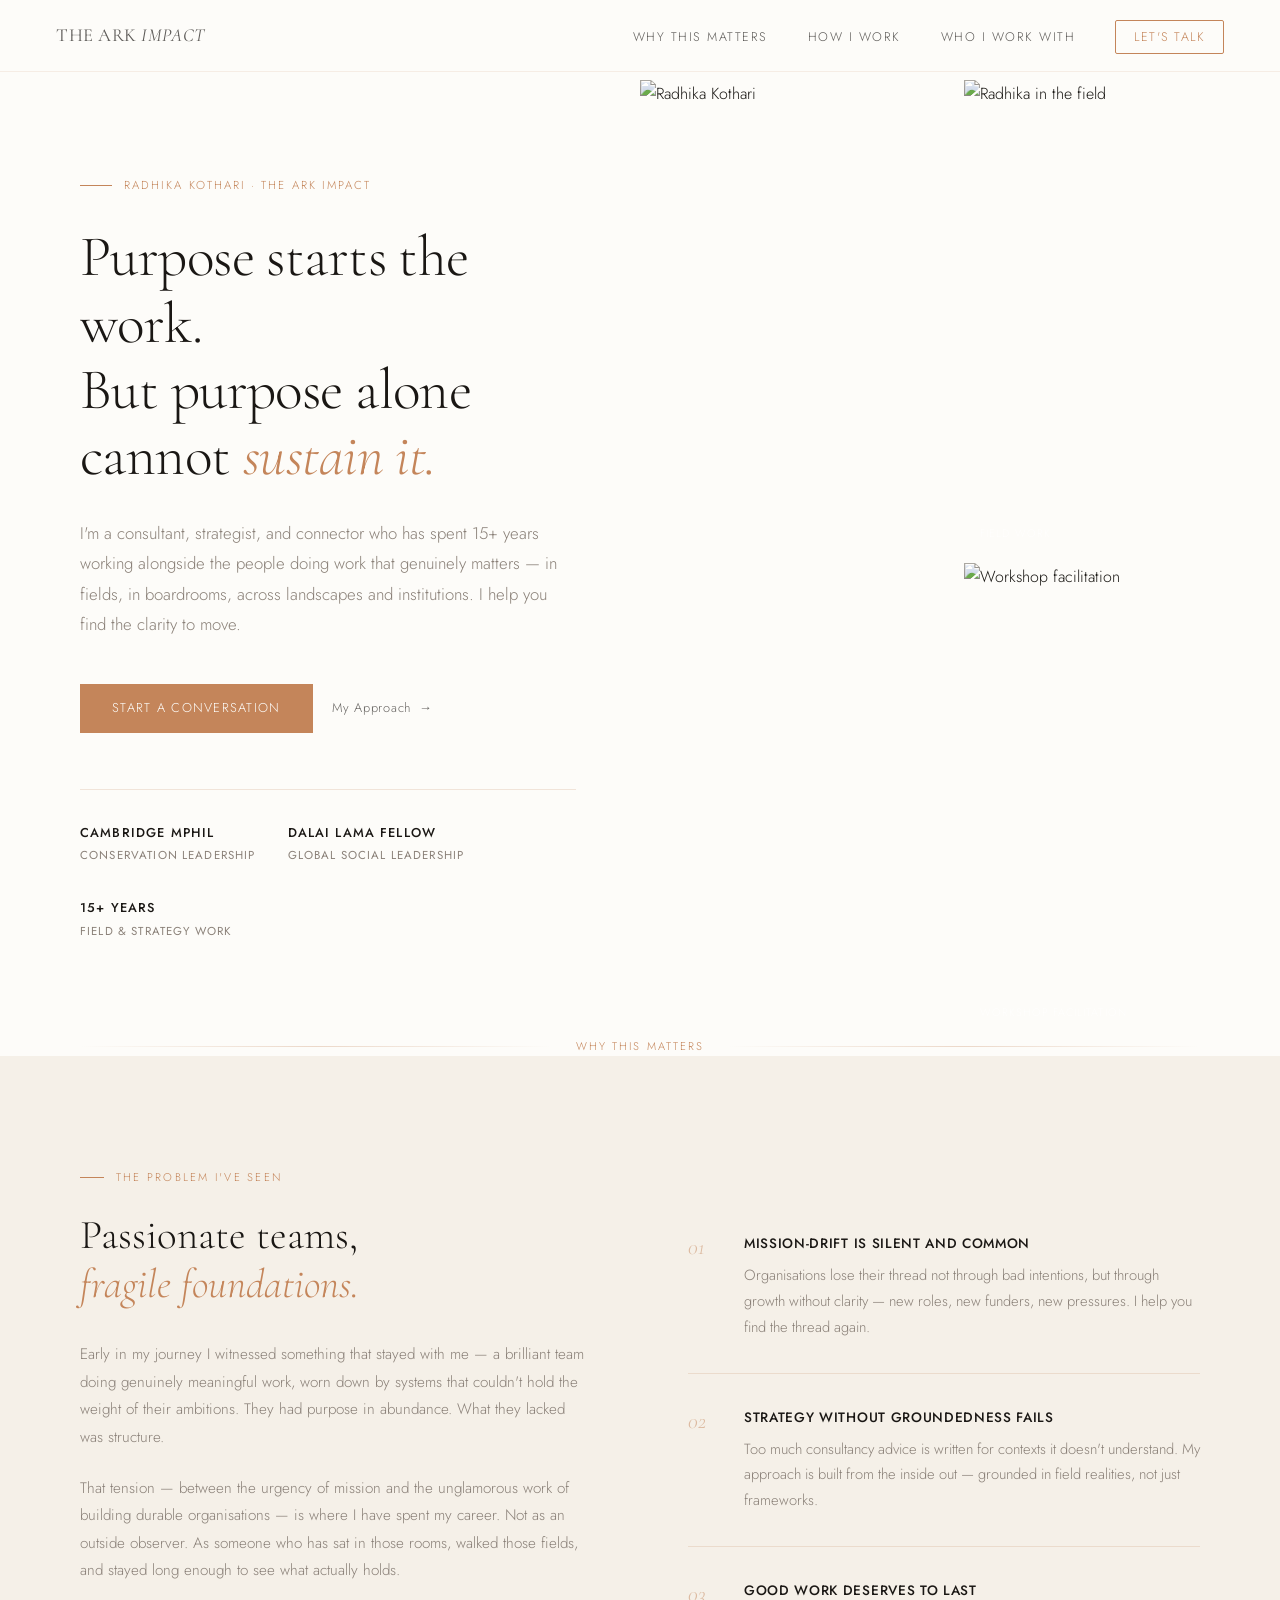
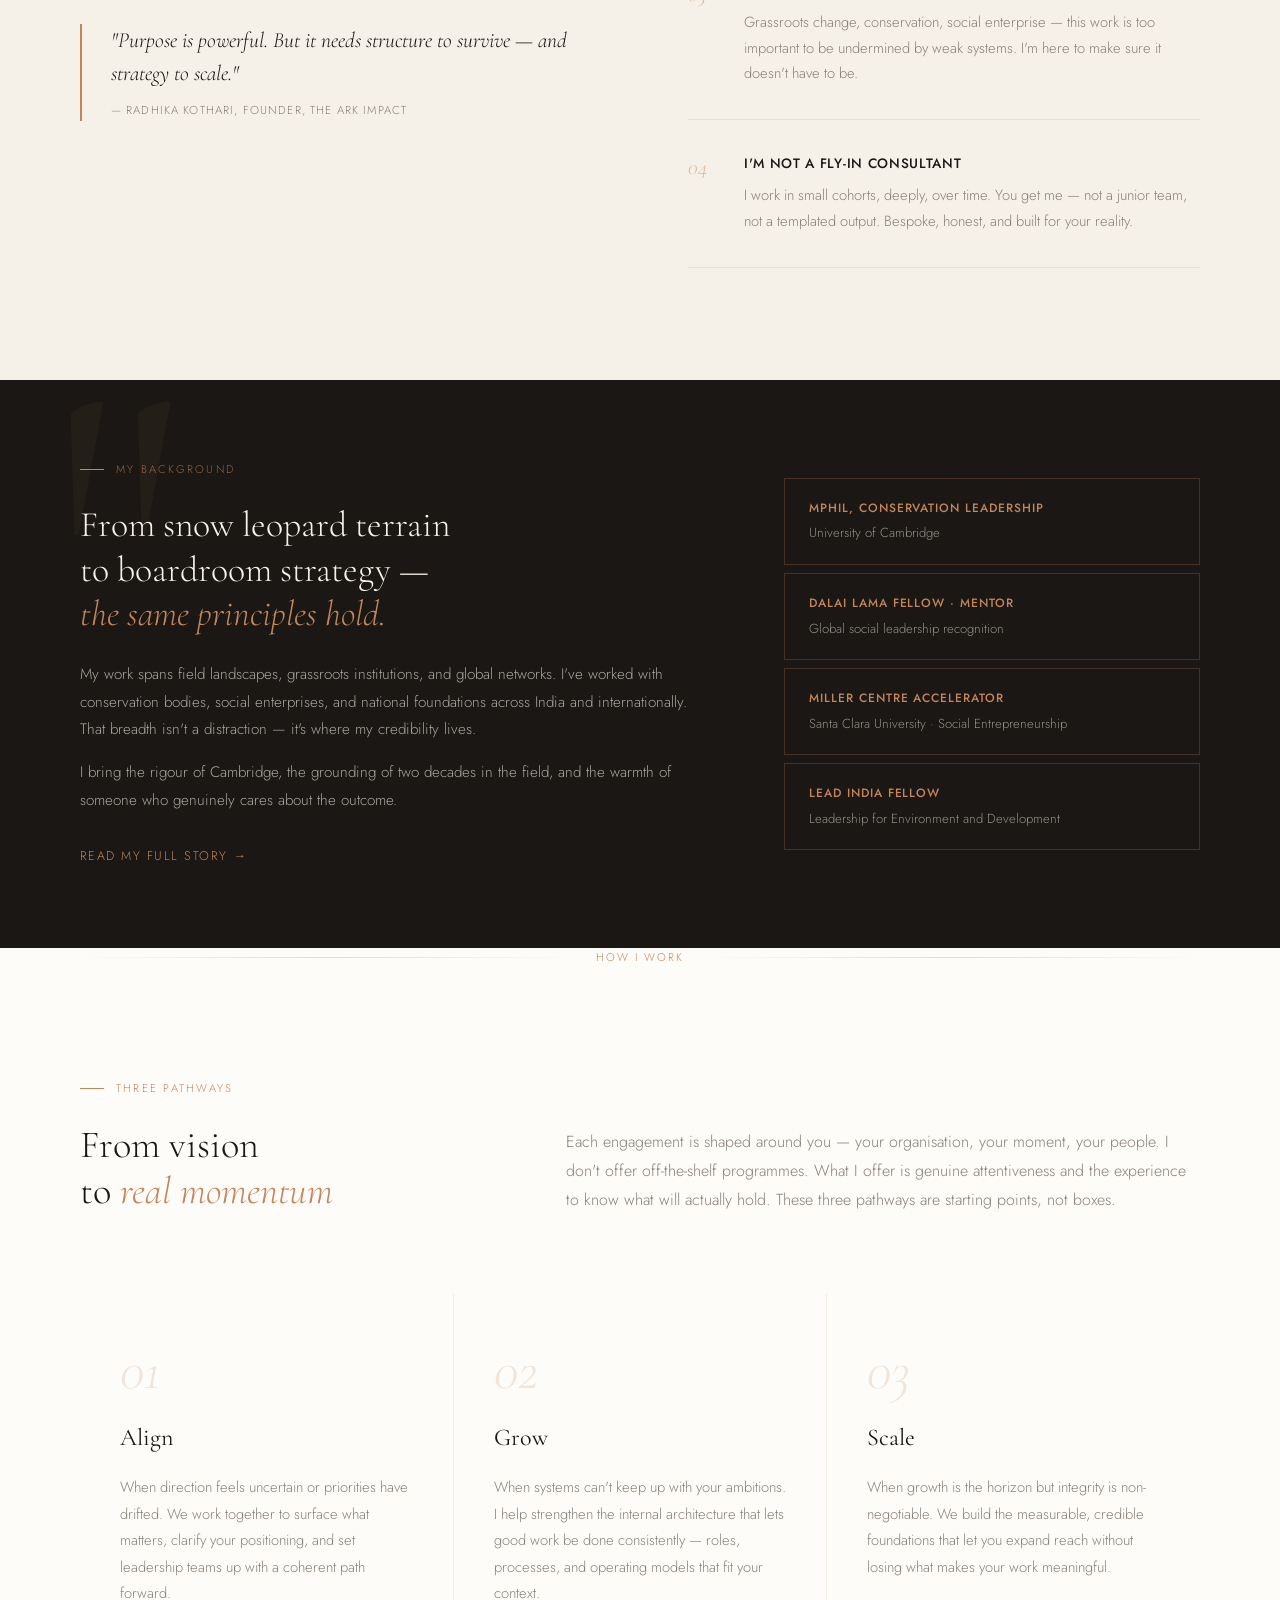
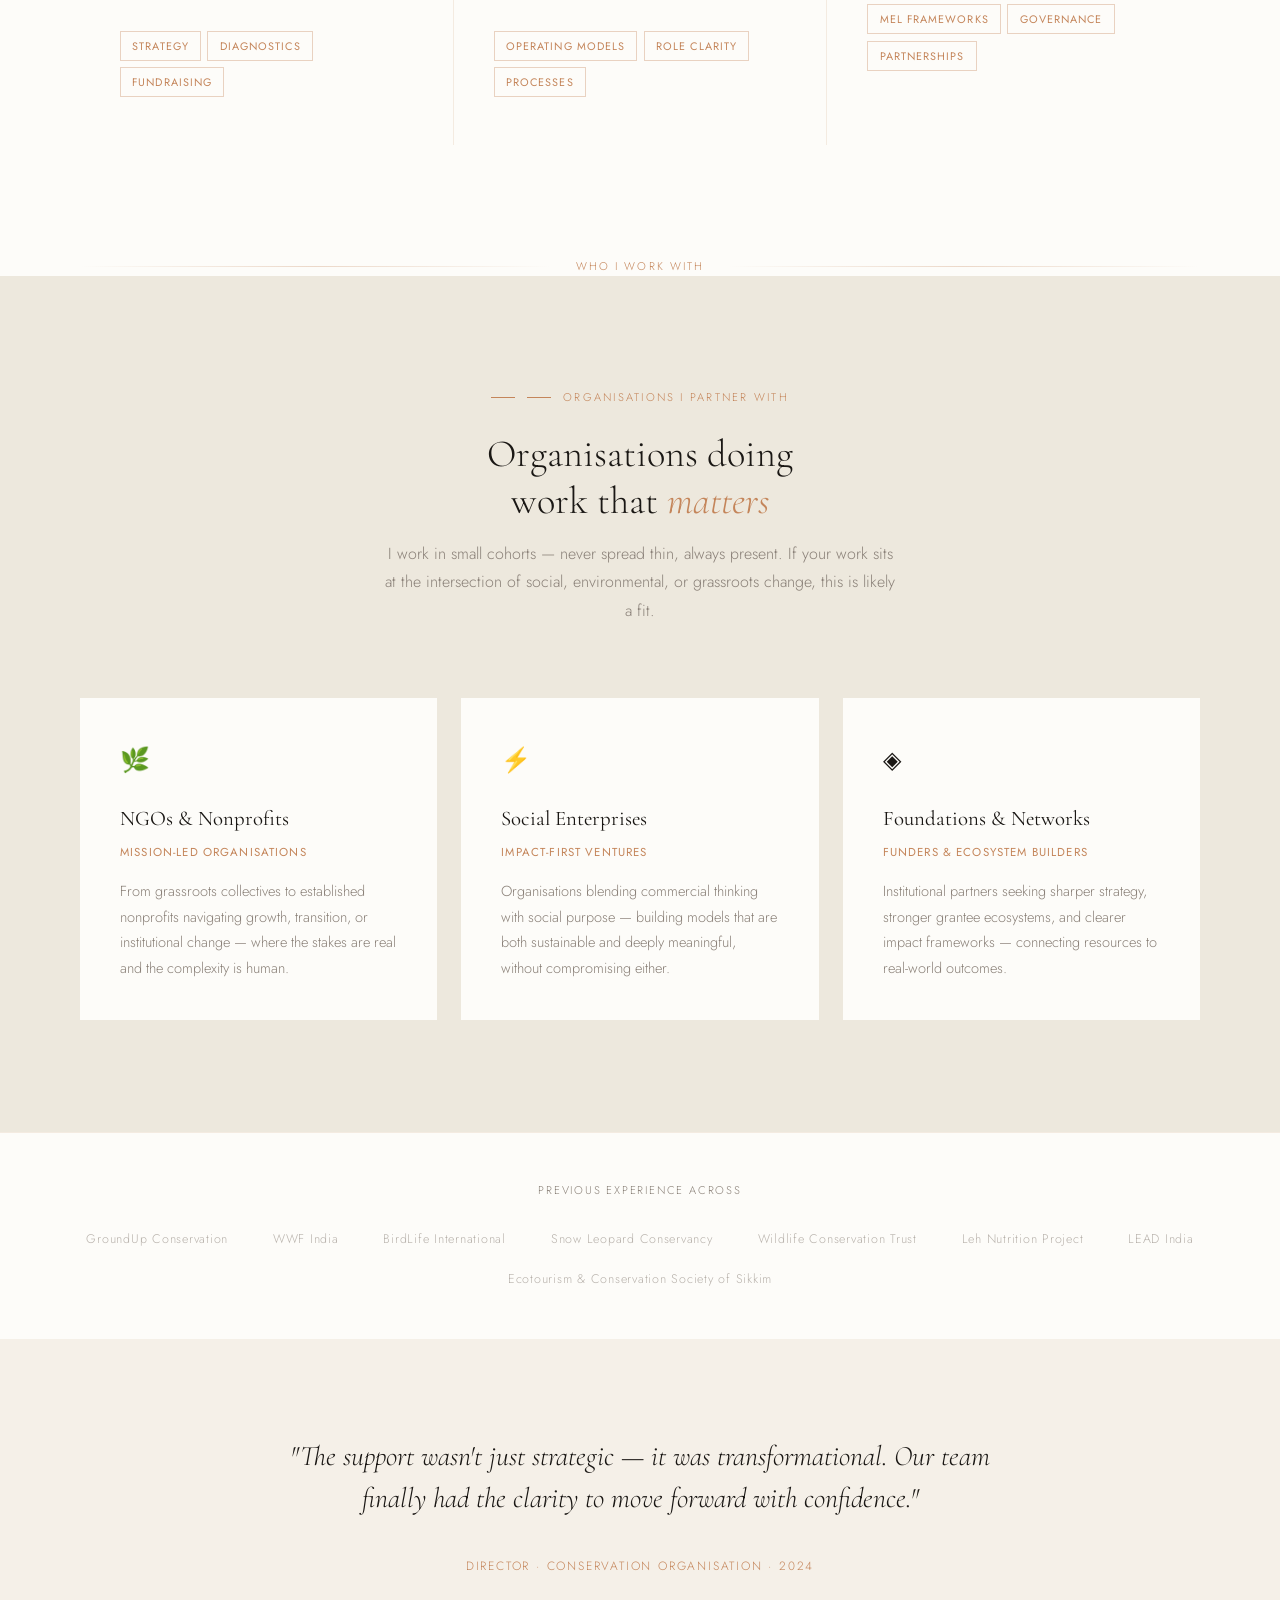
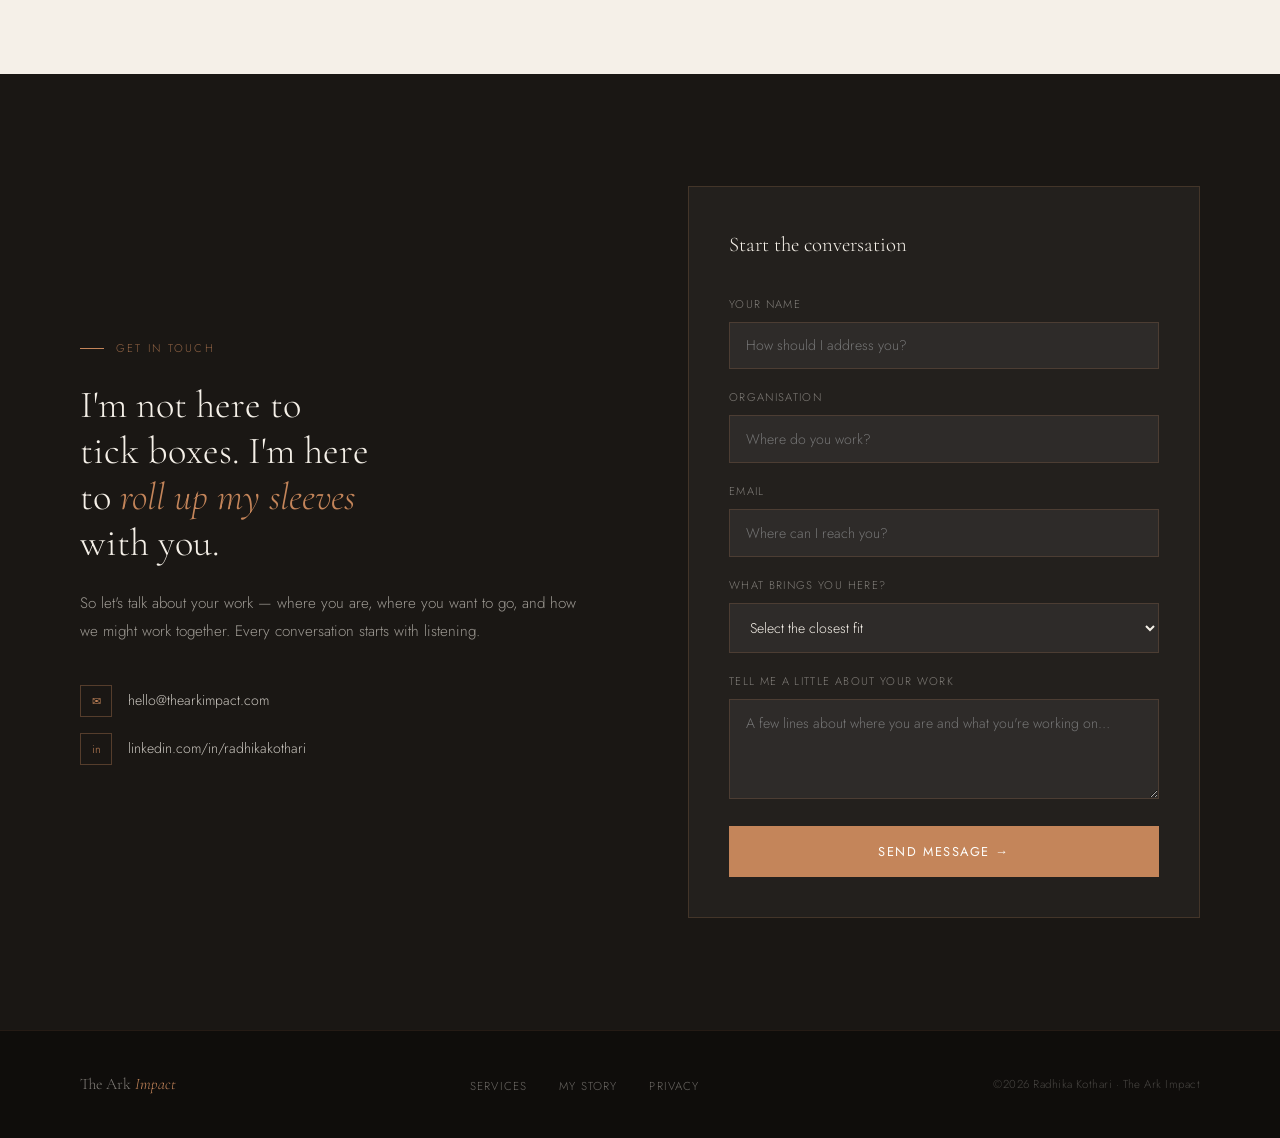
==== index.html @ f9c49435 "Add files via upload" ====
<!DOCTYPE html>
<html lang="en">
<head>
<meta charset="UTF-8">
<meta name="viewport" content="width=device-width, initial-scale=1.0">
<title>The Ark Impact — Radhika Kothari</title>
<link rel="preconnect" href="https://fonts.googleapis.com">
<link href="https://fonts.googleapis.com/css2?family=Cormorant+Garamond:ital,wght@0,300;0,400;0,500;1,300;1,400&family=Jost:wght@300;400;500&display=swap" rel="stylesheet">
<style>
  :root {
    --ink: #1a1714;
    --warm-stone: #f5f0e8;
    --clay: #c4855a;
    --sage: #7a8c74;
    --parchment: #ede8dd;
    --muted: #8a8078;
    --white: #fdfcf9;
    --serif: 'Cormorant Garamond', Georgia, serif;
    --sans: 'Jost', sans-serif;
  }

  *, *::before, *::after { box-sizing: border-box; margin: 0; padding: 0; }

  html { scroll-behavior: smooth; }

  body {
    font-family: var(--sans);
    background: var(--white);
    color: var(--ink);
    font-size: 16px;
    line-height: 1.7;
    font-weight: 300;
  }

  /* ── NAV ── */
  nav {
    position: fixed; top: 0; left: 0; right: 0; z-index: 100;
    display: flex; align-items: center; justify-content: space-between;
    padding: 1.25rem 3.5rem;
    background: rgba(253,252,249,0.92);
    backdrop-filter: blur(12px);
    border-bottom: 1px solid rgba(196,133,90,0.12);
    transition: all 0.3s ease;
  }
  .nav-logo {
    font-family: var(--serif);
    font-size: 1.15rem;
    font-weight: 400;
    letter-spacing: 0.03em;
    color: var(--ink);
    text-decoration: none;
  }
  .nav-logo span { color: var(--clay); font-style: italic; }
  nav ul { list-style: none; display: flex; gap: 2.5rem; }
  nav a {
    font-family: var(--sans);
    font-size: 0.78rem;
    letter-spacing: 0.12em;
    text-transform: uppercase;
    color: var(--ink);
    text-decoration: none;
    opacity: 0.7;
    transition: opacity 0.2s;
  }
  nav a:hover { opacity: 1; }
  .nav-cta {
    font-size: 0.78rem !important;
    letter-spacing: 0.1em !important;
    color: var(--clay) !important;
    opacity: 1 !important;
    border: 1px solid var(--clay);
    padding: 0.45rem 1.1rem;
    border-radius: 2px;
    transition: all 0.2s !important;
  }
  .nav-cta:hover { background: var(--clay); color: var(--white) !important; }

  /* ── HERO — Photos of me working ── */
  .hero {
    min-height: 100vh;
    display: grid;
    grid-template-columns: 1fr 1fr;
    padding-top: 80px;
    overflow: hidden;
  }

  .hero-left {
    display: flex;
    flex-direction: column;
    justify-content: center;
    padding: 6rem 4rem 6rem 5rem;
    position: relative;
  }

  .hero-eyebrow {
    font-family: var(--sans);
    font-size: 0.72rem;
    letter-spacing: 0.18em;
    text-transform: uppercase;
    color: var(--clay);
    margin-bottom: 1.8rem;
    display: flex;
    align-items: center;
    gap: 0.75rem;
  }
  .hero-eyebrow::before {
    content: '';
    display: block;
    width: 2rem;
    height: 1px;
    background: var(--clay);
  }

  .hero h1 {
    font-family: var(--serif);
    font-size: clamp(2.8rem, 4.5vw, 4rem);
    font-weight: 300;
    line-height: 1.15;
    letter-spacing: -0.01em;
    margin-bottom: 1.8rem;
    color: var(--ink);
  }
  .hero h1 em {
    font-style: italic;
    color: var(--clay);
  }

  .hero-intro {
    font-size: 1.05rem;
    font-weight: 300;
    color: var(--muted);
    line-height: 1.8;
    max-width: 480px;
    margin-bottom: 2.8rem;
  }

  .hero-actions {
    display: flex;
    gap: 1.2rem;
    align-items: center;
  }
  .btn-primary {
    background: var(--clay);
    color: var(--white);
    padding: 0.85rem 2rem;
    font-family: var(--sans);
    font-size: 0.8rem;
    letter-spacing: 0.1em;
    text-transform: uppercase;
    text-decoration: none;
    border: none;
    cursor: pointer;
    transition: all 0.25s;
    display: inline-block;
  }
  .btn-primary:hover { background: #a8694a; transform: translateY(-1px); }
  .btn-ghost {
    font-family: var(--sans);
    font-size: 0.8rem;
    letter-spacing: 0.06em;
    color: var(--ink);
    text-decoration: none;
    opacity: 0.65;
    display: flex;
    align-items: center;
    gap: 0.5rem;
    transition: opacity 0.2s;
  }
  .btn-ghost:hover { opacity: 1; }
  .btn-ghost::after { content: '→'; transition: transform 0.2s; }
  .btn-ghost:hover::after { transform: translateX(4px); }

  .hero-credentials {
    margin-top: 3.5rem;
    padding-top: 2rem;
    border-top: 1px solid rgba(196,133,90,0.2);
    display: flex;
    gap: 2rem;
    flex-wrap: wrap;
  }
  .cred-tag {
    font-size: 0.72rem;
    letter-spacing: 0.1em;
    text-transform: uppercase;
    color: var(--muted);
    font-weight: 400;
  }
  .cred-tag strong {
    display: block;
    font-weight: 500;
    color: var(--ink);
    font-size: 0.8rem;
    margin-bottom: 0.15rem;
  }

  /* Hero photo grid */
  .hero-right {
    display: grid;
    grid-template-columns: 1fr 1fr;
    grid-template-rows: 1fr 1fr;
    gap: 0;
    position: relative;
  }

  .hero-photo {
    overflow: hidden;
    position: relative;
  }
  .hero-photo img {
    width: 100%; height: 100%;
    object-fit: cover;
    display: block;
    transition: transform 0.8s ease;
    filter: sepia(15%) saturate(0.9);
  }
  .hero-photo:hover img { transform: scale(1.04); }

  /* Main portrait spans 2 rows */
  .photo-main {
    grid-row: 1 / 3;
    min-height: 55vh;
  }

  .photo-top-right { border-left: 4px solid var(--white); }
  .photo-bottom-right { border-left: 4px solid var(--white); border-top: 4px solid var(--white); }

  /* Photo caption overlay */
  .photo-caption {
    position: absolute;
    bottom: 1rem; left: 1rem; right: 1rem;
    font-size: 0.68rem;
    letter-spacing: 0.1em;
    text-transform: uppercase;
    color: rgba(255,255,255,0.75);
    font-family: var(--sans);
    z-index: 2;
  }

  /* ── DIVIDER ── */
  .section-divider {
    display: flex;
    align-items: center;
    gap: 1.5rem;
    padding: 0 5rem;
    margin: 0;
  }
  .section-divider span {
    font-family: var(--sans);
    font-size: 0.7rem;
    letter-spacing: 0.18em;
    text-transform: uppercase;
    color: var(--clay);
    white-space: nowrap;
  }
  .section-divider::before, .section-divider::after {
    content: ''; flex: 1; height: 1px;
    background: linear-gradient(to right, transparent, rgba(196,133,90,0.3), transparent);
  }

  /* ── WHY THIS MATTERS ── */
  .why-section {
    padding: 7rem 5rem;
    display: grid;
    grid-template-columns: 1fr 1fr;
    gap: 6rem;
    align-items: start;
    background: var(--warm-stone);
  }

  .section-label {
    font-family: var(--sans);
    font-size: 0.7rem;
    letter-spacing: 0.2em;
    text-transform: uppercase;
    color: var(--clay);
    margin-bottom: 1.5rem;
    display: flex;
    align-items: center;
    gap: 0.75rem;
  }
  .section-label::before {
    content: '';
    display: block;
    width: 1.5rem;
    height: 1px;
    background: var(--clay);
  }

  .why-left h2 {
    font-family: var(--serif);
    font-size: clamp(2.2rem, 3.2vw, 3rem);
    font-weight: 300;
    line-height: 1.2;
    margin-bottom: 2rem;
  }
  .why-left h2 em { font-style: italic; color: var(--clay); }

  .pull-quote {
    border-left: 2px solid var(--clay);
    padding-left: 1.8rem;
    margin: 2.5rem 0;
  }
  .pull-quote p {
    font-family: var(--serif);
    font-size: 1.35rem;
    font-weight: 300;
    font-style: italic;
    line-height: 1.5;
    color: var(--ink);
  }
  .pull-quote cite {
    display: block;
    font-family: var(--sans);
    font-size: 0.72rem;
    letter-spacing: 0.1em;
    text-transform: uppercase;
    color: var(--muted);
    margin-top: 0.75rem;
    font-style: normal;
  }

  .why-right {
    padding-top: 4rem;
  }
  .why-point {
    padding: 2rem 0;
    border-bottom: 1px solid rgba(196,133,90,0.2);
    display: flex;
    gap: 1.5rem;
    align-items: flex-start;
  }
  .why-point:first-child { padding-top: 0; }
  .why-num {
    font-family: var(--serif);
    font-size: 1.4rem;
    font-style: italic;
    color: var(--clay);
    opacity: 0.5;
    flex-shrink: 0;
    width: 2rem;
    line-height: 1.3;
  }
  .why-point-content h4 {
    font-family: var(--sans);
    font-size: 0.85rem;
    font-weight: 500;
    letter-spacing: 0.05em;
    text-transform: uppercase;
    margin-bottom: 0.5rem;
    color: var(--ink);
  }
  .why-point-content p {
    font-size: 0.92rem;
    color: var(--muted);
    line-height: 1.75;
  }

  /* ── STORY STRIP ── */
  .story-strip {
    background: var(--ink);
    padding: 5rem;
    display: grid;
    grid-template-columns: 1.2fr 0.8fr;
    gap: 5rem;
    align-items: center;
    position: relative;
    overflow: hidden;
  }
  .story-strip::before {
    content: '"';
    position: absolute;
    font-family: var(--serif);
    font-size: 30rem;
    line-height: 1;
    color: rgba(196,133,90,0.06);
    top: -4rem;
    left: 3rem;
    pointer-events: none;
  }
  .story-strip-text h2 {
    font-family: var(--serif);
    font-size: clamp(1.8rem, 2.8vw, 2.5rem);
    font-weight: 300;
    line-height: 1.25;
    color: var(--warm-stone);
    margin-bottom: 1.5rem;
  }
  .story-strip-text h2 em { font-style: italic; color: var(--clay); }
  .story-strip-text p {
    font-size: 0.95rem;
    color: rgba(245,240,232,0.65);
    line-height: 1.8;
    margin-bottom: 1rem;
    font-weight: 300;
  }
  .story-strip-text a {
    font-family: var(--sans);
    font-size: 0.78rem;
    letter-spacing: 0.12em;
    text-transform: uppercase;
    color: var(--clay);
    text-decoration: none;
    display: inline-flex;
    align-items: center;
    gap: 0.5rem;
    margin-top: 1rem;
    transition: gap 0.2s;
  }
  .story-strip-text a:hover { gap: 0.9rem; }
  .story-right {
    display: grid;
    grid-template-columns: 1fr;
    gap: 0.5rem;
  }
  .cred-item {
    border: 1px solid rgba(196,133,90,0.25);
    padding: 1.2rem 1.5rem;
    transition: border-color 0.2s;
  }
  .cred-item:hover { border-color: rgba(196,133,90,0.6); }
  .cred-item-title {
    font-family: var(--sans);
    font-size: 0.75rem;
    font-weight: 500;
    letter-spacing: 0.08em;
    text-transform: uppercase;
    color: var(--clay);
    margin-bottom: 0.25rem;
  }
  .cred-item-sub {
    font-size: 0.82rem;
    color: rgba(245,240,232,0.55);
    font-weight: 300;
  }

  /* ── HOW I WORK ── */
  .how-section {
    padding: 7rem 5rem;
    background: var(--white);
  }
  .how-header {
    display: grid;
    grid-template-columns: 1fr 1.5fr;
    gap: 4rem;
    margin-bottom: 5rem;
    align-items: end;
  }
  .how-header h2 {
    font-family: var(--serif);
    font-size: clamp(2.2rem, 3vw, 2.8rem);
    font-weight: 300;
    line-height: 1.2;
  }
  .how-header h2 em { font-style: italic; color: var(--clay); }
  .how-intro {
    font-size: 1rem;
    color: var(--muted);
    line-height: 1.8;
  }

  .how-grid {
    display: grid;
    grid-template-columns: repeat(3, 1fr);
    gap: 1px;
    background: rgba(196,133,90,0.15);
  }
  .how-card {
    background: var(--white);
    padding: 3rem 2.5rem;
    position: relative;
    overflow: hidden;
    transition: background 0.3s;
  }
  .how-card:hover { background: var(--warm-stone); }
  .how-card::after {
    content: '';
    position: absolute;
    bottom: 0; left: 0;
    width: 100%; height: 2px;
    background: var(--clay);
    transform: scaleX(0);
    transition: transform 0.3s ease;
    transform-origin: left;
  }
  .how-card:hover::after { transform: scaleX(1); }

  .how-num {
    font-family: var(--serif);
    font-size: 3.5rem;
    font-style: italic;
    color: rgba(196,133,90,0.2);
    line-height: 1;
    margin-bottom: 1.2rem;
  }
  .how-card h3 {
    font-family: var(--serif);
    font-size: 1.5rem;
    font-weight: 400;
    margin-bottom: 1rem;
    color: var(--ink);
  }
  .how-card p {
    font-size: 0.92rem;
    color: var(--muted);
    line-height: 1.8;
    margin-bottom: 1.5rem;
  }
  .how-tags {
    display: flex;
    flex-wrap: wrap;
    gap: 0.4rem;
    margin-top: auto;
  }
  .tag {
    font-size: 0.68rem;
    letter-spacing: 0.1em;
    text-transform: uppercase;
    border: 1px solid rgba(196,133,90,0.35);
    color: var(--clay);
    padding: 0.3rem 0.7rem;
    font-family: var(--sans);
    font-weight: 400;
  }

  /* ── WHO I WORK WITH ── */
  .who-section {
    padding: 7rem 5rem;
    background: var(--parchment);
  }
  .who-header {
    text-align: center;
    margin-bottom: 4.5rem;
  }
  .who-header h2 {
    font-family: var(--serif);
    font-size: clamp(2.2rem, 3vw, 2.8rem);
    font-weight: 300;
    line-height: 1.2;
    margin-bottom: 1rem;
  }
  .who-header h2 em { font-style: italic; color: var(--clay); }
  .who-header p {
    font-size: 1rem;
    color: var(--muted);
    max-width: 520px;
    margin: 0 auto;
    line-height: 1.8;
  }

  .who-grid {
    display: grid;
    grid-template-columns: repeat(3, 1fr);
    gap: 1.5rem;
  }
  .who-card {
    background: var(--white);
    padding: 2.5rem;
    border-top: 2px solid transparent;
    transition: border-color 0.3s, transform 0.3s;
  }
  .who-card:hover {
    border-color: var(--clay);
    transform: translateY(-4px);
  }
  .who-icon {
    font-size: 1.5rem;
    margin-bottom: 1.25rem;
    display: block;
  }
  .who-card h3 {
    font-family: var(--serif);
    font-size: 1.3rem;
    font-weight: 400;
    margin-bottom: 0.4rem;
  }
  .who-card .who-type {
    font-size: 0.72rem;
    letter-spacing: 0.1em;
    text-transform: uppercase;
    color: var(--clay);
    margin-bottom: 1rem;
    font-weight: 400;
  }
  .who-card p {
    font-size: 0.91rem;
    color: var(--muted);
    line-height: 1.75;
  }

  /* Logos strip */
  .orgs-strip {
    background: var(--white);
    padding: 3rem 5rem;
    border-top: 1px solid rgba(196,133,90,0.15);
  }
  .orgs-label {
    font-size: 0.7rem;
    letter-spacing: 0.16em;
    text-transform: uppercase;
    color: var(--muted);
    text-align: center;
    margin-bottom: 1.8rem;
  }
  .orgs-list {
    display: flex;
    flex-wrap: wrap;
    justify-content: center;
    gap: 1.2rem 2.8rem;
    align-items: center;
  }
  .org-name {
    font-family: var(--sans);
    font-size: 0.78rem;
    letter-spacing: 0.06em;
    color: var(--muted);
    opacity: 0.6;
    transition: opacity 0.2s;
  }
  .org-name:hover { opacity: 1; }

  /* ── TESTIMONIAL ── */
  .testimonial-section {
    padding: 6rem 5rem;
    background: var(--warm-stone);
    text-align: center;
  }
  .testimonial-section blockquote {
    max-width: 700px;
    margin: 0 auto;
  }
  .testimonial-section p {
    font-family: var(--serif);
    font-size: clamp(1.4rem, 2.2vw, 2rem);
    font-weight: 300;
    font-style: italic;
    line-height: 1.5;
    color: var(--ink);
    margin-bottom: 2rem;
  }
  .testimonial-section cite {
    font-family: var(--sans);
    font-size: 0.75rem;
    letter-spacing: 0.15em;
    text-transform: uppercase;
    color: var(--clay);
    font-style: normal;
  }

  /* ── CONTACT ── */
  .contact-section {
    padding: 7rem 5rem;
    display: grid;
    grid-template-columns: 1fr 1fr;
    gap: 6rem;
    align-items: center;
    background: var(--ink);
    color: var(--warm-stone);
  }
  .contact-left h2 {
    font-family: var(--serif);
    font-size: clamp(2rem, 3vw, 2.8rem);
    font-weight: 300;
    line-height: 1.2;
    margin-bottom: 1.5rem;
  }
  .contact-left h2 em { font-style: italic; color: var(--clay); }
  .contact-left p {
    font-size: 0.95rem;
    color: rgba(245,240,232,0.6);
    line-height: 1.8;
    margin-bottom: 2.5rem;
  }
  .contact-links {
    display: flex;
    flex-direction: column;
    gap: 1rem;
  }
  .contact-link {
    display: flex;
    align-items: center;
    gap: 1rem;
    font-size: 0.88rem;
    color: rgba(245,240,232,0.8);
    text-decoration: none;
    transition: color 0.2s;
  }
  .contact-link:hover { color: var(--clay); }
  .contact-link-icon {
    width: 2rem; height: 2rem;
    border: 1px solid rgba(196,133,90,0.35);
    display: flex; align-items: center; justify-content: center;
    font-size: 0.7rem;
    color: var(--clay);
    flex-shrink: 0;
  }

  .contact-form-side {
    background: rgba(255,255,255,0.04);
    border: 1px solid rgba(196,133,90,0.2);
    padding: 2.5rem;
  }
  .contact-form-side h3 {
    font-family: var(--serif);
    font-size: 1.3rem;
    font-weight: 300;
    margin-bottom: 2rem;
    color: var(--warm-stone);
  }
  .form-row {
    margin-bottom: 1.2rem;
  }
  .form-row label {
    display: block;
    font-size: 0.7rem;
    letter-spacing: 0.12em;
    text-transform: uppercase;
    color: rgba(245,240,232,0.45);
    margin-bottom: 0.5rem;
  }
  .form-row input, .form-row textarea, .form-row select {
    width: 100%;
    background: rgba(255,255,255,0.05);
    border: 1px solid rgba(196,133,90,0.2);
    color: var(--warm-stone);
    padding: 0.8rem 1rem;
    font-family: var(--sans);
    font-size: 0.88rem;
    font-weight: 300;
    outline: none;
    transition: border-color 0.2s;
  }
  .form-row input:focus, .form-row textarea:focus, .form-row select:focus {
    border-color: var(--clay);
  }
  .form-row textarea { resize: vertical; min-height: 100px; }
  .form-row select option { background: var(--ink); }
  .form-submit {
    width: 100%;
    background: var(--clay);
    color: var(--white);
    border: none;
    padding: 1rem;
    font-family: var(--sans);
    font-size: 0.8rem;
    letter-spacing: 0.12em;
    text-transform: uppercase;
    cursor: pointer;
    transition: background 0.2s;
  }
  .form-submit:hover { background: #a8694a; }

  /* ── FOOTER ── */
  footer {
    background: #0f0d0b;
    padding: 2.5rem 5rem;
    display: flex;
    align-items: center;
    justify-content: space-between;
    border-top: 1px solid rgba(196,133,90,0.12);
  }
  footer .f-logo {
    font-family: var(--serif);
    font-size: 1rem;
    color: rgba(245,240,232,0.5);
    text-decoration: none;
  }
  footer .f-logo em { font-style: italic; color: var(--clay); }
  footer .f-links {
    display: flex; gap: 2rem;
    list-style: none;
  }
  footer .f-links a {
    font-size: 0.72rem;
    letter-spacing: 0.1em;
    text-transform: uppercase;
    color: rgba(245,240,232,0.4);
    text-decoration: none;
    transition: color 0.2s;
  }
  footer .f-links a:hover { color: var(--clay); }
  footer .f-copy {
    font-size: 0.72rem;
    color: rgba(245,240,232,0.25);
    letter-spacing: 0.04em;
  }

  /* ── ANIMATIONS ── */
  @keyframes fadeUp {
    from { opacity: 0; transform: translateY(24px); }
    to { opacity: 1; transform: translateY(0); }
  }
  .fade-in { animation: fadeUp 0.9s ease forwards; }
  .delay-1 { animation-delay: 0.15s; opacity: 0; }
  .delay-2 { animation-delay: 0.3s; opacity: 0; }
  .delay-3 { animation-delay: 0.45s; opacity: 0; }
  .delay-4 { animation-delay: 0.6s; opacity: 0; }

  /* ── RESPONSIVE ── */
  @media (max-width: 900px) {
    nav { padding: 1rem 2rem; }
    nav ul { gap: 1.5rem; }
    .hero { grid-template-columns: 1fr; }
    .hero-left { padding: 5rem 2rem 3rem; }
    .hero-right {
      grid-template-columns: 1fr 1fr;
      grid-template-rows: auto auto;
      min-height: 60vw;
    }
    .photo-main { grid-row: 1; grid-column: 1 / 3; min-height: 55vw; }
    .photo-top-right, .photo-bottom-right { grid-column: auto; }
    .why-section, .how-header, .contact-section { grid-template-columns: 1fr; gap: 3rem; }
    .how-grid, .who-grid { grid-template-columns: 1fr; }
    .story-strip { grid-template-columns: 1fr; gap: 3rem; }
    section, .how-section, .who-section, .why-section, .contact-section { padding: 5rem 2rem; }
    .orgs-strip, footer { padding: 2.5rem 2rem; }
    footer { flex-direction: column; gap: 1.5rem; text-align: center; }
  }
</style>
</head>
<body>

<!-- NAV -->
<nav>
  <a href="#" class="nav-logo">The Ark <em>Impact</em></a>
  <ul>
    <li><a href="#why">Why This Matters</a></li>
    <li><a href="#how">How I Work</a></li>
    <li><a href="#who">Who I Work With</a></li>
    <li><a href="#contact" class="nav-cta">Let's Talk</a></li>
  </ul>
</nav>

<!-- ─────────────────────────────────────── -->
<!-- 1. HERO — Photos of Me Working         -->
<!-- ─────────────────────────────────────── -->
<section class="hero">
  <div class="hero-left">
    <div class="hero-eyebrow fade-in">Radhika Kothari · The Ark Impact</div>

    <h1 class="fade-in delay-1">
      Purpose starts the work.<br>
      But purpose alone<br>
      cannot <em>sustain it.</em>
    </h1>

    <p class="hero-intro fade-in delay-2">
      I'm a consultant, strategist, and connector who has spent 15+ years working
      alongside the people doing work that genuinely matters — in fields, in boardrooms,
      across landscapes and institutions. I help you find the clarity to move.
    </p>

    <div class="hero-actions fade-in delay-3">
      <a href="#contact" class="btn-primary">Start a Conversation</a>
      <a href="#why" class="btn-ghost">My Approach</a>
    </div>

    <div class="hero-credentials fade-in delay-4">
      <div class="cred-tag">
        <strong>Cambridge MPhil</strong>
        Conservation Leadership
      </div>
      <div class="cred-tag">
        <strong>Dalai Lama Fellow</strong>
        Global Social Leadership
      </div>
      <div class="cred-tag">
        <strong>15+ Years</strong>
        Field & Strategy Work
      </div>
    </div>
  </div>

  <!-- Photo grid -->
  <div class="hero-right">
    <div class="hero-photo photo-main">
      <!-- Main portrait -->
      <img src="https://thearkimpact.netlify.app/images/radhika-portrait.jpg" alt="Radhika Kothari" />
    </div>
    <div class="hero-photo photo-top-right">
      <!-- Field work photo -->
      <img src="https://thearkimpact.netlify.app/images/story/photo-1.webp" alt="Radhika in the field" />
      <span class="photo-caption">Field work</span>
    </div>
    <div class="hero-photo photo-bottom-right">
      <!-- Workshop / facilitation -->
      <img src="https://thearkimpact.netlify.app/images/story/photo-4.webp" alt="Workshop facilitation" />
      <span class="photo-caption">Workshop facilitation</span>
    </div>
  </div>
</section>


<!-- ─────────────────────────────────────── -->
<!-- 2. WHY THIS IS IMPORTANT               -->
<!-- ─────────────────────────────────────── -->
<div class="section-divider" id="why">
  <span>Why This Matters</span>
</div>

<section class="why-section">
  <div class="why-left">
    <div class="section-label">The Problem I've Seen</div>
    <h2>Passionate teams,<br><em>fragile foundations.</em></h2>

    <p style="color:var(--muted); font-size:0.95rem; line-height:1.8; margin-bottom:1.5rem;">
      Early in my journey I witnessed something that stayed with me — a brilliant team
      doing genuinely meaningful work, worn down by systems that couldn't hold the weight
      of their ambitions. They had purpose in abundance. What they lacked was structure.
    </p>

    <p style="color:var(--muted); font-size:0.95rem; line-height:1.8;">
      That tension — between the urgency of mission and the unglamorous work of
      building durable organisations — is where I have spent my career. Not as an outside
      observer. As someone who has sat in those rooms, walked those fields, and stayed
      long enough to see what actually holds.
    </p>

    <div class="pull-quote">
      <p>"Purpose is powerful. But it needs structure to survive — and strategy to scale."</p>
      <cite>— Radhika Kothari, Founder, The Ark Impact</cite>
    </div>
  </div>

  <div class="why-right">
    <div class="why-point">
      <div class="why-num">01</div>
      <div class="why-point-content">
        <h4>Mission-drift is silent and common</h4>
        <p>Organisations lose their thread not through bad intentions, but through
        growth without clarity — new roles, new funders, new pressures. I help you find the thread again.</p>
      </div>
    </div>
    <div class="why-point">
      <div class="why-num">02</div>
      <div class="why-point-content">
        <h4>Strategy without groundedness fails</h4>
        <p>Too much consultancy advice is written for contexts it doesn't understand.
        My approach is built from the inside out — grounded in field realities, not just frameworks.</p>
      </div>
    </div>
    <div class="why-point">
      <div class="why-num">03</div>
      <div class="why-point-content">
        <h4>Good work deserves to last</h4>
        <p>Grassroots change, conservation, social enterprise — this work is too important
        to be undermined by weak systems. I'm here to make sure it doesn't have to be.</p>
      </div>
    </div>
    <div class="why-point">
      <div class="why-num">04</div>
      <div class="why-point-content">
        <h4>I'm not a fly-in consultant</h4>
        <p>I work in small cohorts, deeply, over time. You get me — not a junior team,
        not a templated output. Bespoke, honest, and built for your reality.</p>
      </div>
    </div>
  </div>
</section>


<!-- Story strip -->
<section class="story-strip">
  <div class="story-strip-text">
    <div class="section-label" style="color:rgba(196,133,90,0.7)">My Background</div>
    <h2>From snow leopard terrain<br>to boardroom strategy —<br><em>the same principles hold.</em></h2>
    <p>
      My work spans field landscapes, grassroots institutions, and global networks.
      I've worked with conservation bodies, social enterprises, and national foundations
      across India and internationally. That breadth isn't a distraction — it's where
      my credibility lives.
    </p>
    <p>
      I bring the rigour of Cambridge, the grounding of two decades in the field,
      and the warmth of someone who genuinely cares about the outcome.
    </p>
    <a href="https://thearkimpact.netlify.app/my-story" target="_blank">Read My Full Story →</a>
  </div>

  <div class="story-right">
    <div class="cred-item">
      <div class="cred-item-title">MPhil, Conservation Leadership</div>
      <div class="cred-item-sub">University of Cambridge</div>
    </div>
    <div class="cred-item">
      <div class="cred-item-title">Dalai Lama Fellow · Mentor</div>
      <div class="cred-item-sub">Global social leadership recognition</div>
    </div>
    <div class="cred-item">
      <div class="cred-item-title">Miller Centre Accelerator</div>
      <div class="cred-item-sub">Santa Clara University · Social Entrepreneurship</div>
    </div>
    <div class="cred-item">
      <div class="cred-item-title">LEAD India Fellow</div>
      <div class="cred-item-sub">Leadership for Environment and Development</div>
    </div>
  </div>
</section>


<!-- ─────────────────────────────────────── -->
<!-- 3. HOW I WORK                          -->
<!-- ─────────────────────────────────────── -->
<div class="section-divider" id="how">
  <span>How I Work</span>
</div>

<section class="how-section">
  <div class="how-header">
    <div>
      <div class="section-label">Three Pathways</div>
      <h2>From vision<br>to <em>real momentum</em></h2>
    </div>
    <p class="how-intro">
      Each engagement is shaped around you — your organisation, your moment, your people.
      I don't offer off-the-shelf programmes. What I offer is genuine attentiveness
      and the experience to know what will actually hold. These three pathways are
      starting points, not boxes.
    </p>
  </div>

  <div class="how-grid">
    <div class="how-card">
      <div class="how-num">01</div>
      <h3>Align</h3>
      <p>
        When direction feels uncertain or priorities have drifted. We work together
        to surface what matters, clarify your positioning, and set leadership teams
        up with a coherent path forward.
      </p>
      <div class="how-tags">
        <span class="tag">Strategy</span>
        <span class="tag">Diagnostics</span>
        <span class="tag">Fundraising</span>
      </div>
    </div>
    <div class="how-card">
      <div class="how-num">02</div>
      <h3>Grow</h3>
      <p>
        When systems can't keep up with your ambitions. I help strengthen the internal
        architecture that lets good work be done consistently — roles, processes,
        and operating models that fit your context.
      </p>
      <div class="how-tags">
        <span class="tag">Operating Models</span>
        <span class="tag">Role Clarity</span>
        <span class="tag">Processes</span>
      </div>
    </div>
    <div class="how-card">
      <div class="how-num">03</div>
      <h3>Scale</h3>
      <p>
        When growth is the horizon but integrity is non-negotiable. We build
        the measurable, credible foundations that let you expand reach without
        losing what makes your work meaningful.
      </p>
      <div class="how-tags">
        <span class="tag">MEL Frameworks</span>
        <span class="tag">Governance</span>
        <span class="tag">Partnerships</span>
      </div>
    </div>
  </div>
</section>


<!-- ─────────────────────────────────────── -->
<!-- 4. WHO I WORK WITH                     -->
<!-- ─────────────────────────────────────── -->
<div class="section-divider" id="who">
  <span>Who I Work With</span>
</div>

<section class="who-section">
  <div class="who-header">
    <div class="section-label" style="justify-content:center; padding-left:0;">
      <span style="width:1.5rem;height:1px;background:var(--clay);display:block;"></span>
      Organisations I Partner With
    </div>
    <h2>Organisations doing<br>work that <em>matters</em></h2>
    <p>
      I work in small cohorts — never spread thin, always present. If your work sits
      at the intersection of social, environmental, or grassroots change, this is likely
      a fit.
    </p>
  </div>

  <div class="who-grid">
    <div class="who-card">
      <span class="who-icon">🌿</span>
      <h3>NGOs & Nonprofits</h3>
      <div class="who-type">Mission-Led Organisations</div>
      <p>
        From grassroots collectives to established nonprofits navigating growth,
        transition, or institutional change — where the stakes are real and the
        complexity is human.
      </p>
    </div>
    <div class="who-card">
      <span class="who-icon">⚡</span>
      <h3>Social Enterprises</h3>
      <div class="who-type">Impact-First Ventures</div>
      <p>
        Organisations blending commercial thinking with social purpose — building
        models that are both sustainable and deeply meaningful, without compromising either.
      </p>
    </div>
    <div class="who-card">
      <span class="who-icon">◈</span>
      <h3>Foundations & Networks</h3>
      <div class="who-type">Funders & Ecosystem Builders</div>
      <p>
        Institutional partners seeking sharper strategy, stronger grantee ecosystems,
        and clearer impact frameworks — connecting resources to real-world outcomes.
      </p>
    </div>
  </div>
</section>

<!-- Orgs strip -->
<div class="orgs-strip">
  <p class="orgs-label">Previous Experience Across</p>
  <div class="orgs-list">
    <span class="org-name">GroundUp Conservation</span>
    <span class="org-name">WWF India</span>
    <span class="org-name">BirdLife International</span>
    <span class="org-name">Snow Leopard Conservancy</span>
    <span class="org-name">Wildlife Conservation Trust</span>
    <span class="org-name">Leh Nutrition Project</span>
    <span class="org-name">LEAD India</span>
    <span class="org-name">Ecotourism & Conservation Society of Sikkim</span>
  </div>
</div>

<!-- Testimonial -->
<section class="testimonial-section">
  <blockquote>
    <p>"The support wasn't just strategic — it was transformational. Our team
    finally had the clarity to move forward with confidence."</p>
    <cite>Director · Conservation Organisation · 2024</cite>
  </blockquote>
</section>


<!-- ─────────────────────────────────────── -->
<!-- CONTACT                                -->
<!-- ─────────────────────────────────────── -->
<section class="contact-section" id="contact">
  <div class="contact-left">
    <div class="section-label" style="color:rgba(196,133,90,0.7)">Get In Touch</div>
    <h2>I'm not here to<br>tick boxes. I'm here<br>to <em>roll up my sleeves</em><br>with you.</h2>
    <p>
      So let's talk about your work — where you are, where you want to go,
      and how we might work together. Every conversation starts with listening.
    </p>
    <div class="contact-links">
      <a href="mailto:hello@thearkimpact.com" class="contact-link">
        <span class="contact-link-icon">✉</span>
        hello@thearkimpact.com
      </a>
      <a href="https://linkedin.com/in/radhikakothari" class="contact-link" target="_blank">
        <span class="contact-link-icon">in</span>
        linkedin.com/in/radhikakothari
      </a>
    </div>
  </div>

  <div class="contact-form-side">
    <h3>Start the conversation</h3>
    <div class="form-row">
      <label>Your Name</label>
      <input type="text" placeholder="How should I address you?">
    </div>
    <div class="form-row">
      <label>Organisation</label>
      <input type="text" placeholder="Where do you work?">
    </div>
    <div class="form-row">
      <label>Email</label>
      <input type="email" placeholder="Where can I reach you?">
    </div>
    <div class="form-row">
      <label>What brings you here?</label>
      <select>
        <option value="" disabled selected>Select the closest fit</option>
        <option>Strategy & Direction (Align)</option>
        <option>Systems & Growth (Grow)</option>
        <option>Scaling Impact (Scale)</option>
        <option>I'm not sure yet — let's talk</option>
      </select>
    </div>
    <div class="form-row">
      <label>Tell me a little about your work</label>
      <textarea placeholder="A few lines about where you are and what you're working on…"></textarea>
    </div>
    <button class="form-submit">Send Message →</button>
  </div>
</section>

<!-- FOOTER -->
<footer>
  <a href="#" class="f-logo">The Ark <em>Impact</em></a>
  <ul class="f-links">
    <li><a href="https://thearkimpact.netlify.app/services">Services</a></li>
    <li><a href="https://thearkimpact.netlify.app/my-story">My Story</a></li>
    <li><a href="https://thearkimpact.netlify.app/privacy-policy">Privacy</a></li>
  </ul>
  <span class="f-copy">©2026 Radhika Kothari · The Ark Impact</span>
</footer>

</body>
</html>
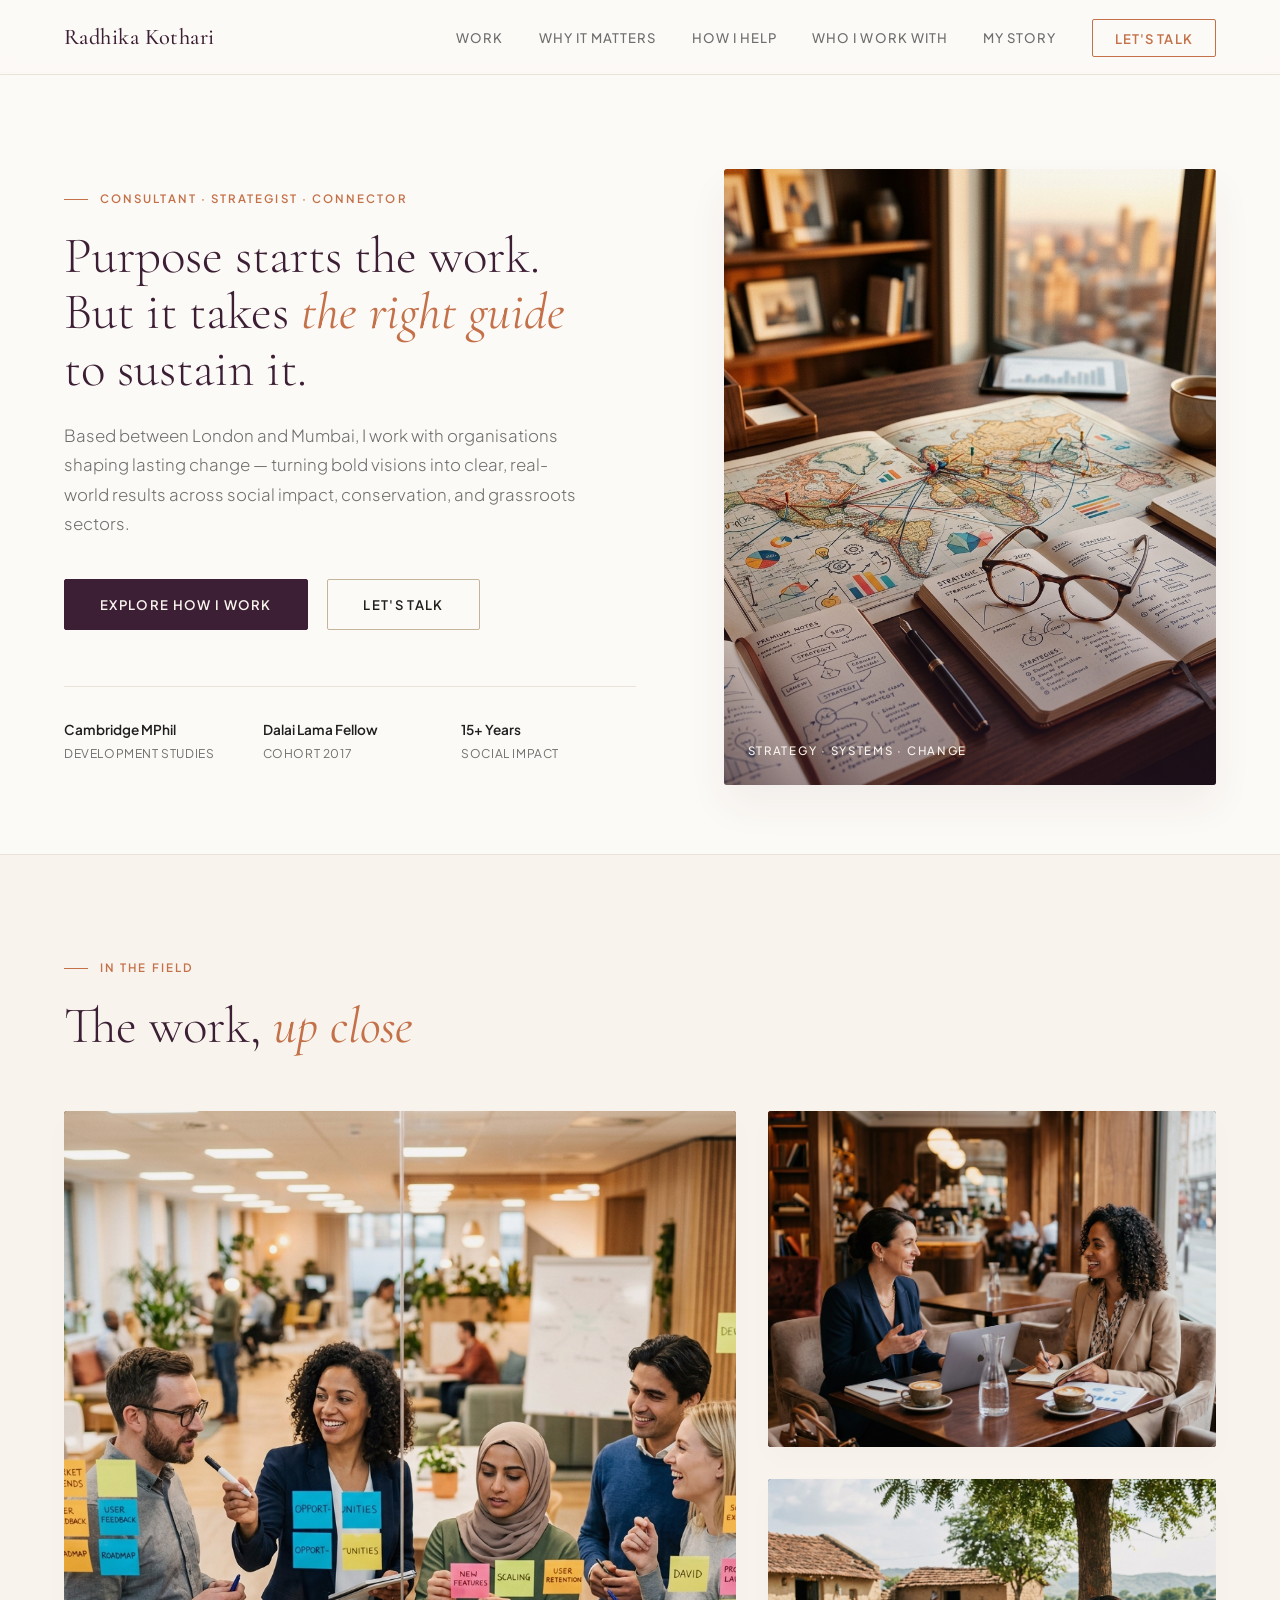
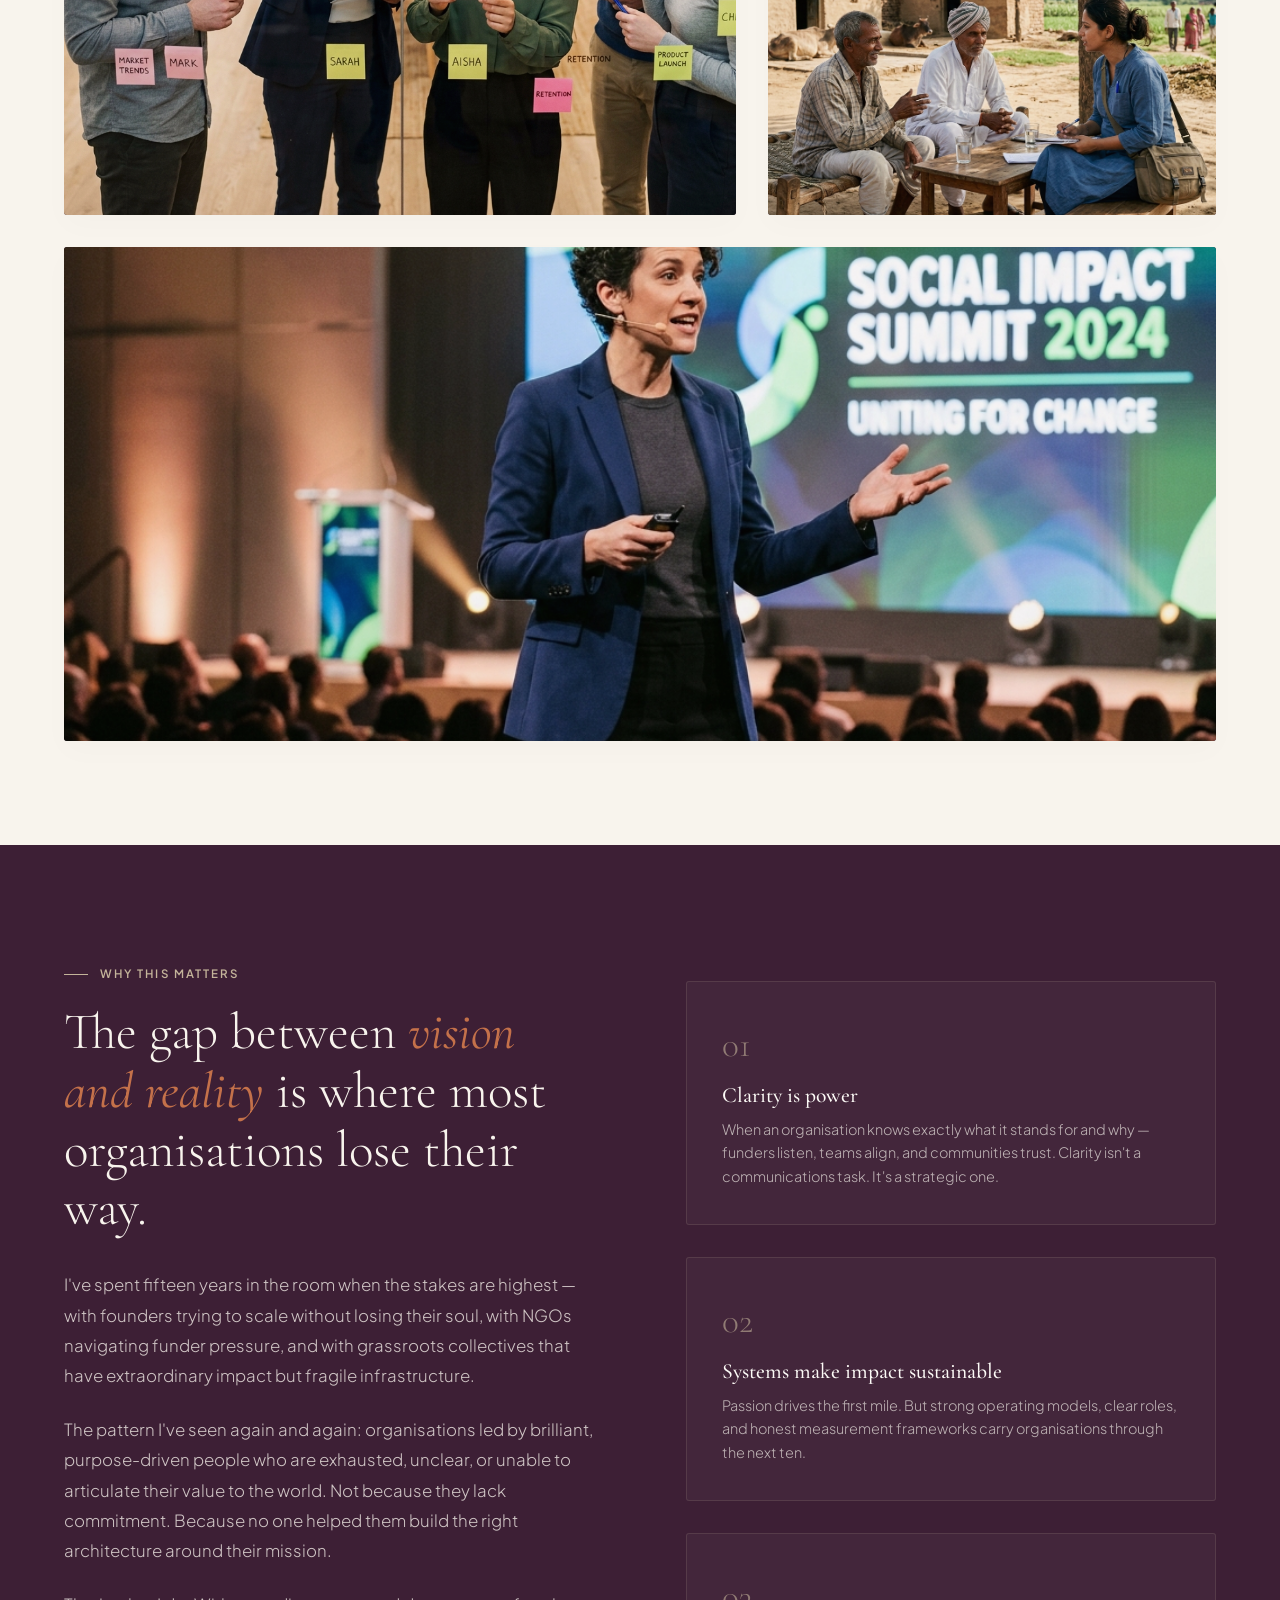
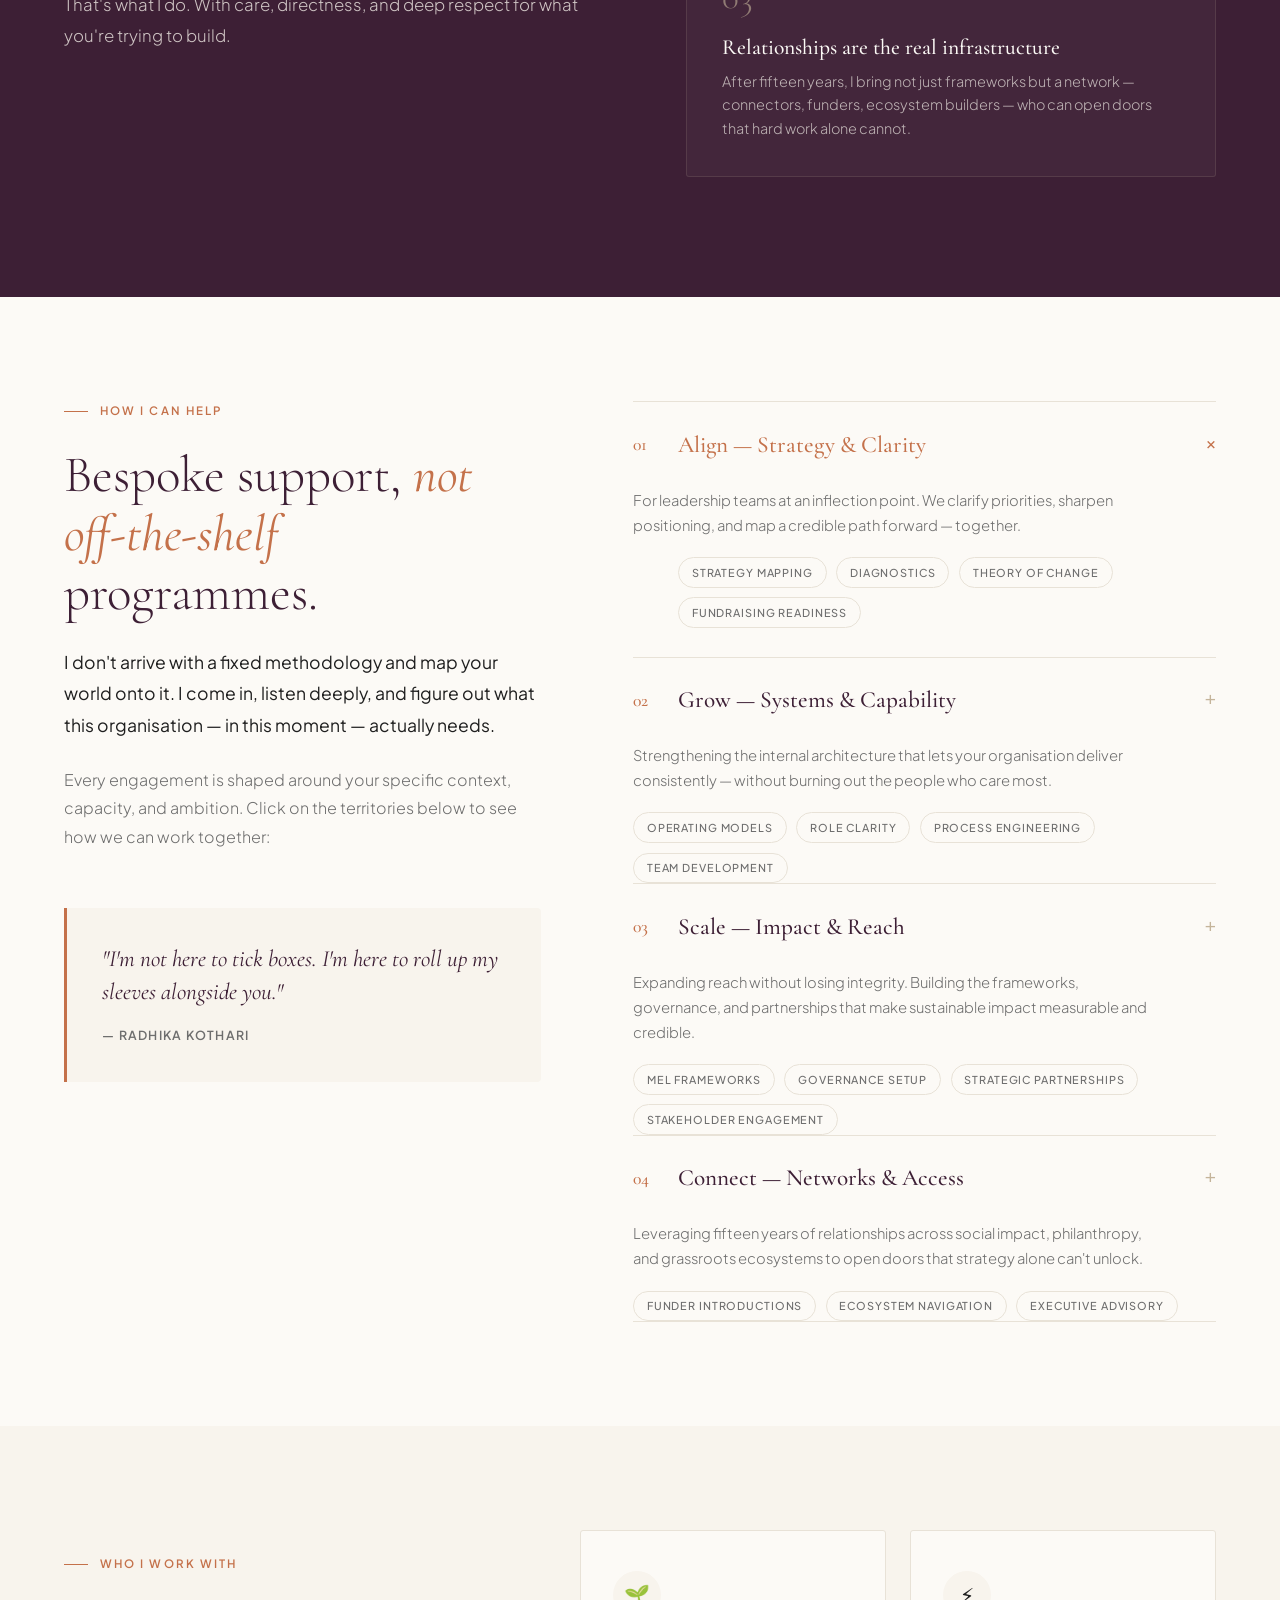
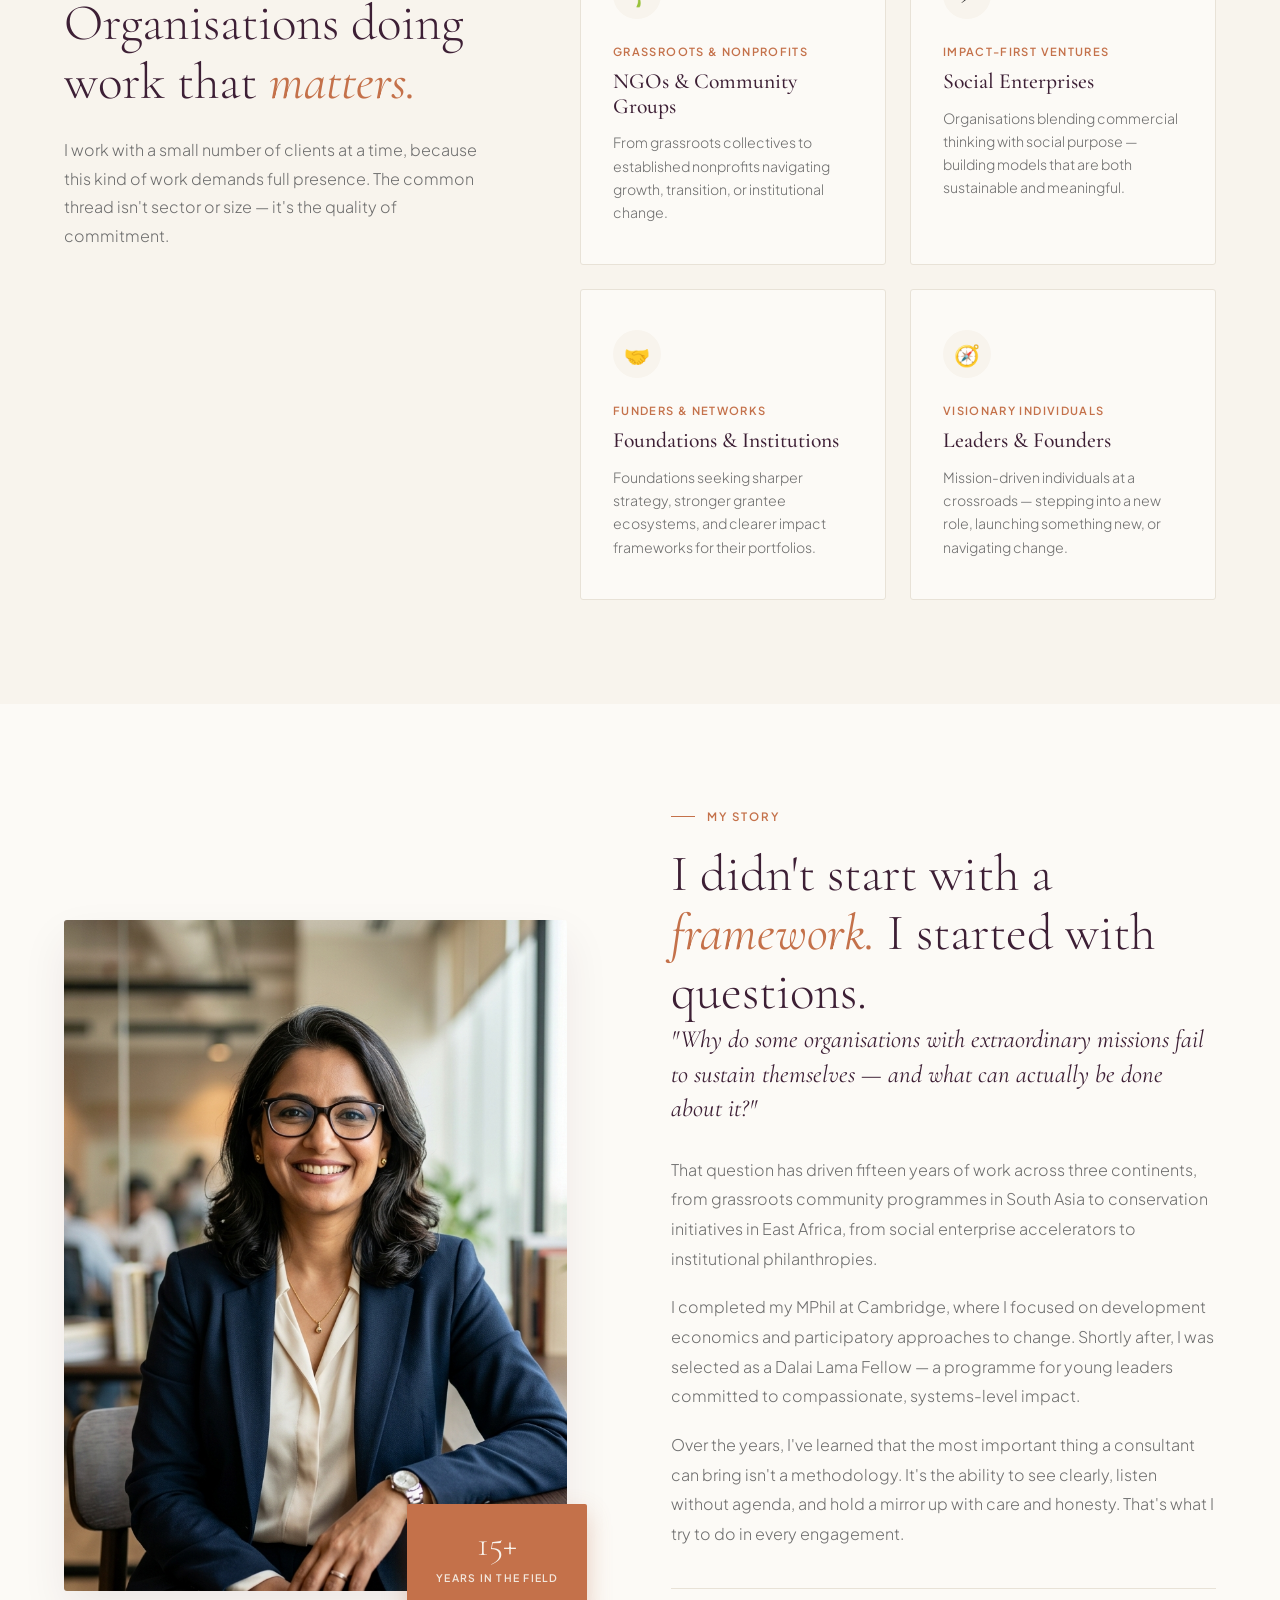
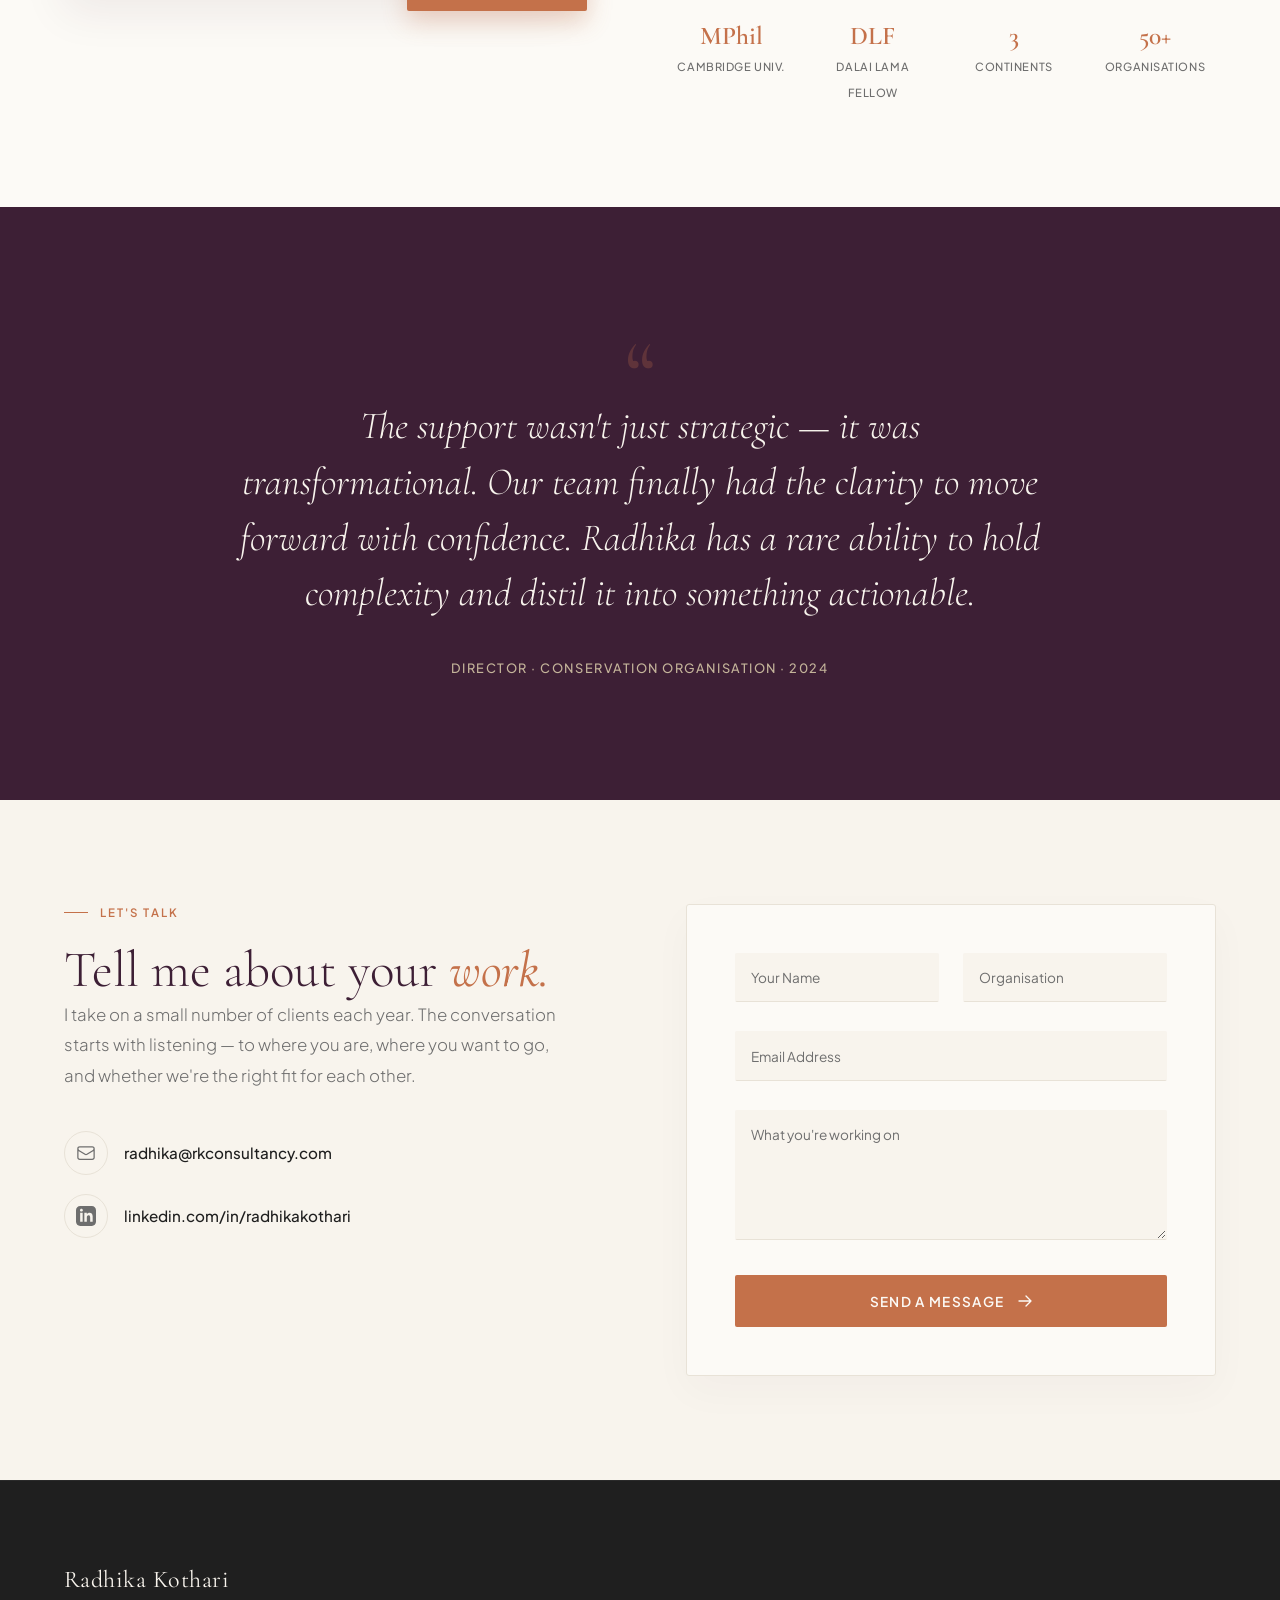
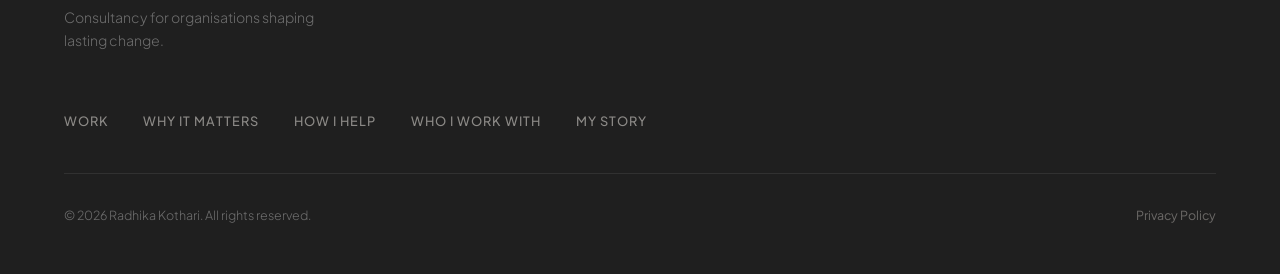
==== commit 19c76538: "file from goog AG" ====
--- a/index.html
+++ b/index.html
@@ -1,1213 +1,503 @@
 <!DOCTYPE html>
 <html lang="en">
 <head>
-<meta charset="UTF-8">
-<meta name="viewport" content="width=device-width, initial-scale=1.0">
-<title>The Ark Impact — Radhika Kothari</title>
-<link rel="preconnect" href="https://fonts.googleapis.com">
-<link href="https://fonts.googleapis.com/css2?family=Cormorant+Garamond:ital,wght@0,300;0,400;0,500;1,300;1,400&family=Jost:wght@300;400;500&display=swap" rel="stylesheet">
-<style>
-  :root {
-    --ink: #1a1714;
-    --warm-stone: #f5f0e8;
-    --clay: #c4855a;
-    --sage: #7a8c74;
-    --parchment: #ede8dd;
-    --muted: #8a8078;
-    --white: #fdfcf9;
-    --serif: 'Cormorant Garamond', Georgia, serif;
-    --sans: 'Jost', sans-serif;
-  }
-
-  *, *::before, *::after { box-sizing: border-box; margin: 0; padding: 0; }
-
-  html { scroll-behavior: smooth; }
-
-  body {
-    font-family: var(--sans);
-    background: var(--white);
-    color: var(--ink);
-    font-size: 16px;
-    line-height: 1.7;
-    font-weight: 300;
-  }
-
-  /* ── NAV ── */
-  nav {
-    position: fixed; top: 0; left: 0; right: 0; z-index: 100;
-    display: flex; align-items: center; justify-content: space-between;
-    padding: 1.25rem 3.5rem;
-    background: rgba(253,252,249,0.92);
-    backdrop-filter: blur(12px);
-    border-bottom: 1px solid rgba(196,133,90,0.12);
-    transition: all 0.3s ease;
-  }
-  .nav-logo {
-    font-family: var(--serif);
-    font-size: 1.15rem;
-    font-weight: 400;
-    letter-spacing: 0.03em;
-    color: var(--ink);
-    text-decoration: none;
-  }
-  .nav-logo span { color: var(--clay); font-style: italic; }
-  nav ul { list-style: none; display: flex; gap: 2.5rem; }
-  nav a {
-    font-family: var(--sans);
-    font-size: 0.78rem;
-    letter-spacing: 0.12em;
-    text-transform: uppercase;
-    color: var(--ink);
-    text-decoration: none;
-    opacity: 0.7;
-    transition: opacity 0.2s;
-  }
-  nav a:hover { opacity: 1; }
-  .nav-cta {
-    font-size: 0.78rem !important;
-    letter-spacing: 0.1em !important;
-    color: var(--clay) !important;
-    opacity: 1 !important;
-    border: 1px solid var(--clay);
-    padding: 0.45rem 1.1rem;
-    border-radius: 2px;
-    transition: all 0.2s !important;
-  }
-  .nav-cta:hover { background: var(--clay); color: var(--white) !important; }
-
-  /* ── HERO — Photos of me working ── */
-  .hero {
-    min-height: 100vh;
-    display: grid;
-    grid-template-columns: 1fr 1fr;
-    padding-top: 80px;
-    overflow: hidden;
-  }
-
-  .hero-left {
-    display: flex;
-    flex-direction: column;
-    justify-content: center;
-    padding: 6rem 4rem 6rem 5rem;
-    position: relative;
-  }
-
-  .hero-eyebrow {
-    font-family: var(--sans);
-    font-size: 0.72rem;
-    letter-spacing: 0.18em;
-    text-transform: uppercase;
-    color: var(--clay);
-    margin-bottom: 1.8rem;
-    display: flex;
-    align-items: center;
-    gap: 0.75rem;
-  }
-  .hero-eyebrow::before {
-    content: '';
-    display: block;
-    width: 2rem;
-    height: 1px;
-    background: var(--clay);
-  }
-
-  .hero h1 {
-    font-family: var(--serif);
-    font-size: clamp(2.8rem, 4.5vw, 4rem);
-    font-weight: 300;
-    line-height: 1.15;
-    letter-spacing: -0.01em;
-    margin-bottom: 1.8rem;
-    color: var(--ink);
-  }
-  .hero h1 em {
-    font-style: italic;
-    color: var(--clay);
-  }
-
-  .hero-intro {
-    font-size: 1.05rem;
-    font-weight: 300;
-    color: var(--muted);
-    line-height: 1.8;
-    max-width: 480px;
-    margin-bottom: 2.8rem;
-  }
-
-  .hero-actions {
-    display: flex;
-    gap: 1.2rem;
-    align-items: center;
-  }
-  .btn-primary {
-    background: var(--clay);
-    color: var(--white);
-    padding: 0.85rem 2rem;
-    font-family: var(--sans);
-    font-size: 0.8rem;
-    letter-spacing: 0.1em;
-    text-transform: uppercase;
-    text-decoration: none;
-    border: none;
-    cursor: pointer;
-    transition: all 0.25s;
-    display: inline-block;
-  }
-  .btn-primary:hover { background: #a8694a; transform: translateY(-1px); }
-  .btn-ghost {
-    font-family: var(--sans);
-    font-size: 0.8rem;
-    letter-spacing: 0.06em;
-    color: var(--ink);
-    text-decoration: none;
-    opacity: 0.65;
-    display: flex;
-    align-items: center;
-    gap: 0.5rem;
-    transition: opacity 0.2s;
-  }
-  .btn-ghost:hover { opacity: 1; }
-  .btn-ghost::after { content: '→'; transition: transform 0.2s; }
-  .btn-ghost:hover::after { transform: translateX(4px); }
-
-  .hero-credentials {
-    margin-top: 3.5rem;
-    padding-top: 2rem;
-    border-top: 1px solid rgba(196,133,90,0.2);
-    display: flex;
-    gap: 2rem;
-    flex-wrap: wrap;
-  }
-  .cred-tag {
-    font-size: 0.72rem;
-    letter-spacing: 0.1em;
-    text-transform: uppercase;
-    color: var(--muted);
-    font-weight: 400;
-  }
-  .cred-tag strong {
-    display: block;
-    font-weight: 500;
-    color: var(--ink);
-    font-size: 0.8rem;
-    margin-bottom: 0.15rem;
-  }
-
-  /* Hero photo grid */
-  .hero-right {
-    display: grid;
-    grid-template-columns: 1fr 1fr;
-    grid-template-rows: 1fr 1fr;
-    gap: 0;
-    position: relative;
-  }
-
-  .hero-photo {
-    overflow: hidden;
-    position: relative;
-  }
-  .hero-photo img {
-    width: 100%; height: 100%;
-    object-fit: cover;
-    display: block;
-    transition: transform 0.8s ease;
-    filter: sepia(15%) saturate(0.9);
-  }
-  .hero-photo:hover img { transform: scale(1.04); }
-
-  /* Main portrait spans 2 rows */
-  .photo-main {
-    grid-row: 1 / 3;
-    min-height: 55vh;
-  }
-
-  .photo-top-right { border-left: 4px solid var(--white); }
-  .photo-bottom-right { border-left: 4px solid var(--white); border-top: 4px solid var(--white); }
-
-  /* Photo caption overlay */
-  .photo-caption {
-    position: absolute;
-    bottom: 1rem; left: 1rem; right: 1rem;
-    font-size: 0.68rem;
-    letter-spacing: 0.1em;
-    text-transform: uppercase;
-    color: rgba(255,255,255,0.75);
-    font-family: var(--sans);
-    z-index: 2;
-  }
-
-  /* ── DIVIDER ── */
-  .section-divider {
-    display: flex;
-    align-items: center;
-    gap: 1.5rem;
-    padding: 0 5rem;
-    margin: 0;
-  }
-  .section-divider span {
-    font-family: var(--sans);
-    font-size: 0.7rem;
-    letter-spacing: 0.18em;
-    text-transform: uppercase;
-    color: var(--clay);
-    white-space: nowrap;
-  }
-  .section-divider::before, .section-divider::after {
-    content: ''; flex: 1; height: 1px;
-    background: linear-gradient(to right, transparent, rgba(196,133,90,0.3), transparent);
-  }
-
-  /* ── WHY THIS MATTERS ── */
-  .why-section {
-    padding: 7rem 5rem;
-    display: grid;
-    grid-template-columns: 1fr 1fr;
-    gap: 6rem;
-    align-items: start;
-    background: var(--warm-stone);
-  }
-
-  .section-label {
-    font-family: var(--sans);
-    font-size: 0.7rem;
-    letter-spacing: 0.2em;
-    text-transform: uppercase;
-    color: var(--clay);
-    margin-bottom: 1.5rem;
-    display: flex;
-    align-items: center;
-    gap: 0.75rem;
-  }
-  .section-label::before {
-    content: '';
-    display: block;
-    width: 1.5rem;
-    height: 1px;
-    background: var(--clay);
-  }
-
-  .why-left h2 {
-    font-family: var(--serif);
-    font-size: clamp(2.2rem, 3.2vw, 3rem);
-    font-weight: 300;
-    line-height: 1.2;
-    margin-bottom: 2rem;
-  }
-  .why-left h2 em { font-style: italic; color: var(--clay); }
-
-  .pull-quote {
-    border-left: 2px solid var(--clay);
-    padding-left: 1.8rem;
-    margin: 2.5rem 0;
-  }
-  .pull-quote p {
-    font-family: var(--serif);
-    font-size: 1.35rem;
-    font-weight: 300;
-    font-style: italic;
-    line-height: 1.5;
-    color: var(--ink);
-  }
-  .pull-quote cite {
-    display: block;
-    font-family: var(--sans);
-    font-size: 0.72rem;
-    letter-spacing: 0.1em;
-    text-transform: uppercase;
-    color: var(--muted);
-    margin-top: 0.75rem;
-    font-style: normal;
-  }
-
-  .why-right {
-    padding-top: 4rem;
-  }
-  .why-point {
-    padding: 2rem 0;
-    border-bottom: 1px solid rgba(196,133,90,0.2);
-    display: flex;
-    gap: 1.5rem;
-    align-items: flex-start;
-  }
-  .why-point:first-child { padding-top: 0; }
-  .why-num {
-    font-family: var(--serif);
-    font-size: 1.4rem;
-    font-style: italic;
-    color: var(--clay);
-    opacity: 0.5;
-    flex-shrink: 0;
-    width: 2rem;
-    line-height: 1.3;
-  }
-  .why-point-content h4 {
-    font-family: var(--sans);
-    font-size: 0.85rem;
-    font-weight: 500;
-    letter-spacing: 0.05em;
-    text-transform: uppercase;
-    margin-bottom: 0.5rem;
-    color: var(--ink);
-  }
-  .why-point-content p {
-    font-size: 0.92rem;
-    color: var(--muted);
-    line-height: 1.75;
-  }
-
-  /* ── STORY STRIP ── */
-  .story-strip {
-    background: var(--ink);
-    padding: 5rem;
-    display: grid;
-    grid-template-columns: 1.2fr 0.8fr;
-    gap: 5rem;
-    align-items: center;
-    position: relative;
-    overflow: hidden;
-  }
-  .story-strip::before {
-    content: '"';
-    position: absolute;
-    font-family: var(--serif);
-    font-size: 30rem;
-    line-height: 1;
-    color: rgba(196,133,90,0.06);
-    top: -4rem;
-    left: 3rem;
-    pointer-events: none;
-  }
-  .story-strip-text h2 {
-    font-family: var(--serif);
-    font-size: clamp(1.8rem, 2.8vw, 2.5rem);
-    font-weight: 300;
-    line-height: 1.25;
-    color: var(--warm-stone);
-    margin-bottom: 1.5rem;
-  }
-  .story-strip-text h2 em { font-style: italic; color: var(--clay); }
-  .story-strip-text p {
-    font-size: 0.95rem;
-    color: rgba(245,240,232,0.65);
-    line-height: 1.8;
-    margin-bottom: 1rem;
-    font-weight: 300;
-  }
-  .story-strip-text a {
-    font-family: var(--sans);
-    font-size: 0.78rem;
-    letter-spacing: 0.12em;
-    text-transform: uppercase;
-    color: var(--clay);
-    text-decoration: none;
-    display: inline-flex;
-    align-items: center;
-    gap: 0.5rem;
-    margin-top: 1rem;
-    transition: gap 0.2s;
-  }
-  .story-strip-text a:hover { gap: 0.9rem; }
-  .story-right {
-    display: grid;
-    grid-template-columns: 1fr;
-    gap: 0.5rem;
-  }
-  .cred-item {
-    border: 1px solid rgba(196,133,90,0.25);
-    padding: 1.2rem 1.5rem;
-    transition: border-color 0.2s;
-  }
-  .cred-item:hover { border-color: rgba(196,133,90,0.6); }
-  .cred-item-title {
-    font-family: var(--sans);
-    font-size: 0.75rem;
-    font-weight: 500;
-    letter-spacing: 0.08em;
-    text-transform: uppercase;
-    color: var(--clay);
-    margin-bottom: 0.25rem;
-  }
-  .cred-item-sub {
-    font-size: 0.82rem;
-    color: rgba(245,240,232,0.55);
-    font-weight: 300;
-  }
-
-  /* ── HOW I WORK ── */
-  .how-section {
-    padding: 7rem 5rem;
-    background: var(--white);
-  }
-  .how-header {
-    display: grid;
-    grid-template-columns: 1fr 1.5fr;
-    gap: 4rem;
-    margin-bottom: 5rem;
-    align-items: end;
-  }
-  .how-header h2 {
-    font-family: var(--serif);
-    font-size: clamp(2.2rem, 3vw, 2.8rem);
-    font-weight: 300;
-    line-height: 1.2;
-  }
-  .how-header h2 em { font-style: italic; color: var(--clay); }
-  .how-intro {
-    font-size: 1rem;
-    color: var(--muted);
-    line-height: 1.8;
-  }
-
-  .how-grid {
-    display: grid;
-    grid-template-columns: repeat(3, 1fr);
-    gap: 1px;
-    background: rgba(196,133,90,0.15);
-  }
-  .how-card {
-    background: var(--white);
-    padding: 3rem 2.5rem;
-    position: relative;
-    overflow: hidden;
-    transition: background 0.3s;
-  }
-  .how-card:hover { background: var(--warm-stone); }
-  .how-card::after {
-    content: '';
-    position: absolute;
-    bottom: 0; left: 0;
-    width: 100%; height: 2px;
-    background: var(--clay);
-    transform: scaleX(0);
-    transition: transform 0.3s ease;
-    transform-origin: left;
-  }
-  .how-card:hover::after { transform: scaleX(1); }
-
-  .how-num {
-    font-family: var(--serif);
-    font-size: 3.5rem;
-    font-style: italic;
-    color: rgba(196,133,90,0.2);
-    line-height: 1;
-    margin-bottom: 1.2rem;
-  }
-  .how-card h3 {
-    font-family: var(--serif);
-    font-size: 1.5rem;
-    font-weight: 400;
-    margin-bottom: 1rem;
-    color: var(--ink);
-  }
-  .how-card p {
-    font-size: 0.92rem;
-    color: var(--muted);
-    line-height: 1.8;
-    margin-bottom: 1.5rem;
-  }
-  .how-tags {
-    display: flex;
-    flex-wrap: wrap;
-    gap: 0.4rem;
-    margin-top: auto;
-  }
-  .tag {
-    font-size: 0.68rem;
-    letter-spacing: 0.1em;
-    text-transform: uppercase;
-    border: 1px solid rgba(196,133,90,0.35);
-    color: var(--clay);
-    padding: 0.3rem 0.7rem;
-    font-family: var(--sans);
-    font-weight: 400;
-  }
-
-  /* ── WHO I WORK WITH ── */
-  .who-section {
-    padding: 7rem 5rem;
-    background: var(--parchment);
-  }
-  .who-header {
-    text-align: center;
-    margin-bottom: 4.5rem;
-  }
-  .who-header h2 {
-    font-family: var(--serif);
-    font-size: clamp(2.2rem, 3vw, 2.8rem);
-    font-weight: 300;
-    line-height: 1.2;
-    margin-bottom: 1rem;
-  }
-  .who-header h2 em { font-style: italic; color: var(--clay); }
-  .who-header p {
-    font-size: 1rem;
-    color: var(--muted);
-    max-width: 520px;
-    margin: 0 auto;
-    line-height: 1.8;
-  }
-
-  .who-grid {
-    display: grid;
-    grid-template-columns: repeat(3, 1fr);
-    gap: 1.5rem;
-  }
-  .who-card {
-    background: var(--white);
-    padding: 2.5rem;
-    border-top: 2px solid transparent;
-    transition: border-color 0.3s, transform 0.3s;
-  }
-  .who-card:hover {
-    border-color: var(--clay);
-    transform: translateY(-4px);
-  }
-  .who-icon {
-    font-size: 1.5rem;
-    margin-bottom: 1.25rem;
-    display: block;
-  }
-  .who-card h3 {
-    font-family: var(--serif);
-    font-size: 1.3rem;
-    font-weight: 400;
-    margin-bottom: 0.4rem;
-  }
-  .who-card .who-type {
-    font-size: 0.72rem;
-    letter-spacing: 0.1em;
-    text-transform: uppercase;
-    color: var(--clay);
-    margin-bottom: 1rem;
-    font-weight: 400;
-  }
-  .who-card p {
-    font-size: 0.91rem;
-    color: var(--muted);
-    line-height: 1.75;
-  }
-
-  /* Logos strip */
-  .orgs-strip {
-    background: var(--white);
-    padding: 3rem 5rem;
-    border-top: 1px solid rgba(196,133,90,0.15);
-  }
-  .orgs-label {
-    font-size: 0.7rem;
-    letter-spacing: 0.16em;
-    text-transform: uppercase;
-    color: var(--muted);
-    text-align: center;
-    margin-bottom: 1.8rem;
-  }
-  .orgs-list {
-    display: flex;
-    flex-wrap: wrap;
-    justify-content: center;
-    gap: 1.2rem 2.8rem;
-    align-items: center;
-  }
-  .org-name {
-    font-family: var(--sans);
-    font-size: 0.78rem;
-    letter-spacing: 0.06em;
-    color: var(--muted);
-    opacity: 0.6;
-    transition: opacity 0.2s;
-  }
-  .org-name:hover { opacity: 1; }
-
-  /* ── TESTIMONIAL ── */
-  .testimonial-section {
-    padding: 6rem 5rem;
-    background: var(--warm-stone);
-    text-align: center;
-  }
-  .testimonial-section blockquote {
-    max-width: 700px;
-    margin: 0 auto;
-  }
-  .testimonial-section p {
-    font-family: var(--serif);
-    font-size: clamp(1.4rem, 2.2vw, 2rem);
-    font-weight: 300;
-    font-style: italic;
-    line-height: 1.5;
-    color: var(--ink);
-    margin-bottom: 2rem;
-  }
-  .testimonial-section cite {
-    font-family: var(--sans);
-    font-size: 0.75rem;
-    letter-spacing: 0.15em;
-    text-transform: uppercase;
-    color: var(--clay);
-    font-style: normal;
-  }
-
-  /* ── CONTACT ── */
-  .contact-section {
-    padding: 7rem 5rem;
-    display: grid;
-    grid-template-columns: 1fr 1fr;
-    gap: 6rem;
-    align-items: center;
-    background: var(--ink);
-    color: var(--warm-stone);
-  }
-  .contact-left h2 {
-    font-family: var(--serif);
-    font-size: clamp(2rem, 3vw, 2.8rem);
-    font-weight: 300;
-    line-height: 1.2;
-    margin-bottom: 1.5rem;
-  }
-  .contact-left h2 em { font-style: italic; color: var(--clay); }
-  .contact-left p {
-    font-size: 0.95rem;
-    color: rgba(245,240,232,0.6);
-    line-height: 1.8;
-    margin-bottom: 2.5rem;
-  }
-  .contact-links {
-    display: flex;
-    flex-direction: column;
-    gap: 1rem;
-  }
-  .contact-link {
-    display: flex;
-    align-items: center;
-    gap: 1rem;
-    font-size: 0.88rem;
-    color: rgba(245,240,232,0.8);
-    text-decoration: none;
-    transition: color 0.2s;
-  }
-  .contact-link:hover { color: var(--clay); }
-  .contact-link-icon {
-    width: 2rem; height: 2rem;
-    border: 1px solid rgba(196,133,90,0.35);
-    display: flex; align-items: center; justify-content: center;
-    font-size: 0.7rem;
-    color: var(--clay);
-    flex-shrink: 0;
-  }
-
-  .contact-form-side {
-    background: rgba(255,255,255,0.04);
-    border: 1px solid rgba(196,133,90,0.2);
-    padding: 2.5rem;
-  }
-  .contact-form-side h3 {
-    font-family: var(--serif);
-    font-size: 1.3rem;
-    font-weight: 300;
-    margin-bottom: 2rem;
-    color: var(--warm-stone);
-  }
-  .form-row {
-    margin-bottom: 1.2rem;
-  }
-  .form-row label {
-    display: block;
-    font-size: 0.7rem;
-    letter-spacing: 0.12em;
-    text-transform: uppercase;
-    color: rgba(245,240,232,0.45);
-    margin-bottom: 0.5rem;
-  }
-  .form-row input, .form-row textarea, .form-row select {
-    width: 100%;
-    background: rgba(255,255,255,0.05);
-    border: 1px solid rgba(196,133,90,0.2);
-    color: var(--warm-stone);
-    padding: 0.8rem 1rem;
-    font-family: var(--sans);
-    font-size: 0.88rem;
-    font-weight: 300;
-    outline: none;
-    transition: border-color 0.2s;
-  }
-  .form-row input:focus, .form-row textarea:focus, .form-row select:focus {
-    border-color: var(--clay);
-  }
-  .form-row textarea { resize: vertical; min-height: 100px; }
-  .form-row select option { background: var(--ink); }
-  .form-submit {
-    width: 100%;
-    background: var(--clay);
-    color: var(--white);
-    border: none;
-    padding: 1rem;
-    font-family: var(--sans);
-    font-size: 0.8rem;
-    letter-spacing: 0.12em;
-    text-transform: uppercase;
-    cursor: pointer;
-    transition: background 0.2s;
-  }
-  .form-submit:hover { background: #a8694a; }
-
-  /* ── FOOTER ── */
-  footer {
-    background: #0f0d0b;
-    padding: 2.5rem 5rem;
-    display: flex;
-    align-items: center;
-    justify-content: space-between;
-    border-top: 1px solid rgba(196,133,90,0.12);
-  }
-  footer .f-logo {
-    font-family: var(--serif);
-    font-size: 1rem;
-    color: rgba(245,240,232,0.5);
-    text-decoration: none;
-  }
-  footer .f-logo em { font-style: italic; color: var(--clay); }
-  footer .f-links {
-    display: flex; gap: 2rem;
-    list-style: none;
-  }
-  footer .f-links a {
-    font-size: 0.72rem;
-    letter-spacing: 0.1em;
-    text-transform: uppercase;
-    color: rgba(245,240,232,0.4);
-    text-decoration: none;
-    transition: color 0.2s;
-  }
-  footer .f-links a:hover { color: var(--clay); }
-  footer .f-copy {
-    font-size: 0.72rem;
-    color: rgba(245,240,232,0.25);
-    letter-spacing: 0.04em;
-  }
-
-  /* ── ANIMATIONS ── */
-  @keyframes fadeUp {
-    from { opacity: 0; transform: translateY(24px); }
-    to { opacity: 1; transform: translateY(0); }
-  }
-  .fade-in { animation: fadeUp 0.9s ease forwards; }
-  .delay-1 { animation-delay: 0.15s; opacity: 0; }
-  .delay-2 { animation-delay: 0.3s; opacity: 0; }
-  .delay-3 { animation-delay: 0.45s; opacity: 0; }
-  .delay-4 { animation-delay: 0.6s; opacity: 0; }
-
-  /* ── RESPONSIVE ── */
-  @media (max-width: 900px) {
-    nav { padding: 1rem 2rem; }
-    nav ul { gap: 1.5rem; }
-    .hero { grid-template-columns: 1fr; }
-    .hero-left { padding: 5rem 2rem 3rem; }
-    .hero-right {
-      grid-template-columns: 1fr 1fr;
-      grid-template-rows: auto auto;
-      min-height: 60vw;
-    }
-    .photo-main { grid-row: 1; grid-column: 1 / 3; min-height: 55vw; }
-    .photo-top-right, .photo-bottom-right { grid-column: auto; }
-    .why-section, .how-header, .contact-section { grid-template-columns: 1fr; gap: 3rem; }
-    .how-grid, .who-grid { grid-template-columns: 1fr; }
-    .story-strip { grid-template-columns: 1fr; gap: 3rem; }
-    section, .how-section, .who-section, .why-section, .contact-section { padding: 5rem 2rem; }
-    .orgs-strip, footer { padding: 2.5rem 2rem; }
-    footer { flex-direction: column; gap: 1.5rem; text-align: center; }
-  }
-</style>
+  <meta charset="UTF-8">
+  <meta name="viewport" content="width=device-width, initial-scale=1.0">
+  <title>Radhika Kothari — Consultant & Strategist</title>
+  <meta name="description" content="Radhika Kothari is a consultant, strategist and connector with 15+ years working at the intersection of social impact, systems change and grassroots leadership.">
+
+  <!-- Open Graph -->
+  <meta property="og:type" content="website">
+  <meta property="og:url" content="https://radhikakothari.com/">
+  <meta property="og:title" content="Radhika Kothari — Consultant & Strategist">
+  <meta property="og:description" content="Purpose starts the work. The right guide sustains it. Strategic consultancy for organisations shaping lasting change.">
+  <meta property="og:image" content="assets/hero.png">
+  <meta property="og:image:width" content="1200">
+  <meta property="og:image:height" content="630">
+  <meta property="og:site_name" content="Radhika Kothari">
+  <meta property="og:locale" content="en_GB">
+
+  <!-- Twitter Card -->
+  <meta name="twitter:card" content="summary_large_image">
+  <meta name="twitter:url" content="https://radhikakothari.com/">
+  <meta name="twitter:title" content="Radhika Kothari — Consultant & Strategist">
+  <meta name="twitter:description" content="Purpose starts the work. The right guide sustains it. Strategic consultancy for organisations shaping lasting change.">
+  <meta name="twitter:image" content="assets/hero.png">
+
+  <!-- Favicon -->
+  <link rel="icon" href="data:image/svg+xml,<svg xmlns='http://www.w3.org/2000/svg' viewBox='0 0 80 80'><rect width='80' height='80' rx='18' fill='%233D1F35'/><text x='40' y='52' text-anchor='middle' font-family='Georgia,serif' font-size='32' fill='%23C4714A' letter-spacing='-1'>RK</text></svg>">
+  <link rel="apple-touch-icon" href="data:image/svg+xml,<svg xmlns='http://www.w3.org/2000/svg' viewBox='0 0 80 80'><rect width='80' height='80' rx='18' fill='%233D1F35'/><text x='40' y='52' text-anchor='middle' font-family='Georgia,serif' font-size='32' fill='%23C4714A' letter-spacing='-1'>RK</text></svg>">
+  
+  <!-- Fonts -->
+  <link rel="preconnect" href="https://fonts.googleapis.com">
+  <link rel="preconnect" href="https://fonts.gstatic.com" crossorigin>
+  <link href="https://fonts.googleapis.com/css2?family=Cormorant+Garamond:ital,wght@0,300;0,400;0,500;0,600;0,700;1,300;1,400;1,500&family=Plus+Jakarta+Sans:wght@300;400;500;600;700&display=swap" rel="stylesheet">
+  
+  <!-- Stylesheets -->
+  <link rel="stylesheet" href="styles.css">
 </head>
 <body>
 
-<!-- NAV -->
-<nav>
-  <a href="#" class="nav-logo">The Ark <em>Impact</em></a>
-  <ul>
-    <li><a href="#why">Why This Matters</a></li>
-    <li><a href="#how">How I Work</a></li>
-    <li><a href="#who">Who I Work With</a></li>
-    <li><a href="#contact" class="nav-cta">Let's Talk</a></li>
-  </ul>
-</nav>
-
-<!-- ─────────────────────────────────────── -->
-<!-- 1. HERO — Photos of Me Working         -->
-<!-- ─────────────────────────────────────── -->
-<section class="hero">
-  <div class="hero-left">
-    <div class="hero-eyebrow fade-in">Radhika Kothari · The Ark Impact</div>
-
-    <h1 class="fade-in delay-1">
-      Purpose starts the work.<br>
-      But purpose alone<br>
-      cannot <em>sustain it.</em>
-    </h1>
-
-    <p class="hero-intro fade-in delay-2">
-      I'm a consultant, strategist, and connector who has spent 15+ years working
-      alongside the people doing work that genuinely matters — in fields, in boardrooms,
-      across landscapes and institutions. I help you find the clarity to move.
-    </p>
-
-    <div class="hero-actions fade-in delay-3">
-      <a href="#contact" class="btn-primary">Start a Conversation</a>
-      <a href="#why" class="btn-ghost">My Approach</a>
-    </div>
-
-    <div class="hero-credentials fade-in delay-4">
-      <div class="cred-tag">
-        <strong>Cambridge MPhil</strong>
-        Conservation Leadership
-      </div>
-      <div class="cred-tag">
-        <strong>Dalai Lama Fellow</strong>
-        Global Social Leadership
-      </div>
-      <div class="cred-tag">
-        <strong>15+ Years</strong>
-        Field & Strategy Work
-      </div>
-    </div>
+  <!-- Navigation -->
+  <nav id="navbar">
+    <div class="nav-container">
+      <a href="#" class="nav-logo">
+        <span class="logo-text">Radhika Kothari</span>
+      </a>
+      <ul class="nav-links">
+        <li><a href="#work" class="nav-item">Work</a></li>
+        <li><a href="#why" class="nav-item">Why It Matters</a></li>
+        <li><a href="#how" class="nav-item">How I Help</a></li>
+        <li><a href="#who" class="nav-item">Who I Work With</a></li>
+        <li><a href="#story" class="nav-item">My Story</a></li>
+        <li><a href="#contact" class="nav-cta">Let's Talk</a></li>
+      </ul>
+      <button class="menu-toggle" aria-label="Toggle menu" aria-expanded="false" id="menuToggle">
+        <span></span>
+        <span></span>
+        <span></span>
+      </button>
+    </div>
+  </nav>
+
+  <!-- Mobile Dropdown Menu -->
+  <div class="mobile-nav" id="mobileMenu">
+    <a href="#work" class="mobile-item">Work</a>
+    <a href="#why" class="mobile-item">Why It Matters</a>
+    <a href="#how" class="mobile-item">How I Help</a>
+    <a href="#who" class="mobile-item">Who I Work With</a>
+    <a href="#story" class="mobile-item">My Story</a>
+    <a href="#contact" class="mobile-item mobile-cta">Let's Talk</a>
   </div>
 
-  <!-- Photo grid -->
-  <div class="hero-right">
-    <div class="hero-photo photo-main">
-      <!-- Main portrait -->
-      <img src="https://thearkimpact.netlify.app/images/radhika-portrait.jpg" alt="Radhika Kothari" />
-    </div>
-    <div class="hero-photo photo-top-right">
-      <!-- Field work photo -->
-      <img src="https://thearkimpact.netlify.app/images/story/photo-1.webp" alt="Radhika in the field" />
-      <span class="photo-caption">Field work</span>
-    </div>
-    <div class="hero-photo photo-bottom-right">
-      <!-- Workshop / facilitation -->
-      <img src="https://thearkimpact.netlify.app/images/story/photo-4.webp" alt="Workshop facilitation" />
-      <span class="photo-caption">Workshop facilitation</span>
-    </div>
-  </div>
-</section>
-
-
-<!-- ─────────────────────────────────────── -->
-<!-- 2. WHY THIS IS IMPORTANT               -->
-<!-- ─────────────────────────────────────── -->
-<div class="section-divider" id="why">
-  <span>Why This Matters</span>
-</div>
-
-<section class="why-section">
-  <div class="why-left">
-    <div class="section-label">The Problem I've Seen</div>
-    <h2>Passionate teams,<br><em>fragile foundations.</em></h2>
-
-    <p style="color:var(--muted); font-size:0.95rem; line-height:1.8; margin-bottom:1.5rem;">
-      Early in my journey I witnessed something that stayed with me — a brilliant team
-      doing genuinely meaningful work, worn down by systems that couldn't hold the weight
-      of their ambitions. They had purpose in abundance. What they lacked was structure.
-    </p>
-
-    <p style="color:var(--muted); font-size:0.95rem; line-height:1.8;">
-      That tension — between the urgency of mission and the unglamorous work of
-      building durable organisations — is where I have spent my career. Not as an outside
-      observer. As someone who has sat in those rooms, walked those fields, and stayed
-      long enough to see what actually holds.
-    </p>
-
-    <div class="pull-quote">
-      <p>"Purpose is powerful. But it needs structure to survive — and strategy to scale."</p>
-      <cite>— Radhika Kothari, Founder, The Ark Impact</cite>
-    </div>
-  </div>
-
-  <div class="why-right">
-    <div class="why-point">
-      <div class="why-num">01</div>
-      <div class="why-point-content">
-        <h4>Mission-drift is silent and common</h4>
-        <p>Organisations lose their thread not through bad intentions, but through
-        growth without clarity — new roles, new funders, new pressures. I help you find the thread again.</p>
-      </div>
-    </div>
-    <div class="why-point">
-      <div class="why-num">02</div>
-      <div class="why-point-content">
-        <h4>Strategy without groundedness fails</h4>
-        <p>Too much consultancy advice is written for contexts it doesn't understand.
-        My approach is built from the inside out — grounded in field realities, not just frameworks.</p>
-      </div>
-    </div>
-    <div class="why-point">
-      <div class="why-num">03</div>
-      <div class="why-point-content">
-        <h4>Good work deserves to last</h4>
-        <p>Grassroots change, conservation, social enterprise — this work is too important
-        to be undermined by weak systems. I'm here to make sure it doesn't have to be.</p>
-      </div>
-    </div>
-    <div class="why-point">
-      <div class="why-num">04</div>
-      <div class="why-point-content">
-        <h4>I'm not a fly-in consultant</h4>
-        <p>I work in small cohorts, deeply, over time. You get me — not a junior team,
-        not a templated output. Bespoke, honest, and built for your reality.</p>
-      </div>
-    </div>
-  </div>
-</section>
-
-
-<!-- Story strip -->
-<section class="story-strip">
-  <div class="story-strip-text">
-    <div class="section-label" style="color:rgba(196,133,90,0.7)">My Background</div>
-    <h2>From snow leopard terrain<br>to boardroom strategy —<br><em>the same principles hold.</em></h2>
-    <p>
-      My work spans field landscapes, grassroots institutions, and global networks.
-      I've worked with conservation bodies, social enterprises, and national foundations
-      across India and internationally. That breadth isn't a distraction — it's where
-      my credibility lives.
-    </p>
-    <p>
-      I bring the rigour of Cambridge, the grounding of two decades in the field,
-      and the warmth of someone who genuinely cares about the outcome.
-    </p>
-    <a href="https://thearkimpact.netlify.app/my-story" target="_blank">Read My Full Story →</a>
-  </div>
-
-  <div class="story-right">
-    <div class="cred-item">
-      <div class="cred-item-title">MPhil, Conservation Leadership</div>
-      <div class="cred-item-sub">University of Cambridge</div>
-    </div>
-    <div class="cred-item">
-      <div class="cred-item-title">Dalai Lama Fellow · Mentor</div>
-      <div class="cred-item-sub">Global social leadership recognition</div>
-    </div>
-    <div class="cred-item">
-      <div class="cred-item-title">Miller Centre Accelerator</div>
-      <div class="cred-item-sub">Santa Clara University · Social Entrepreneurship</div>
-    </div>
-    <div class="cred-item">
-      <div class="cred-item-title">LEAD India Fellow</div>
-      <div class="cred-item-sub">Leadership for Environment and Development</div>
-    </div>
-  </div>
-</section>
-
-
-<!-- ─────────────────────────────────────── -->
-<!-- 3. HOW I WORK                          -->
-<!-- ─────────────────────────────────────── -->
-<div class="section-divider" id="how">
-  <span>How I Work</span>
-</div>
-
-<section class="how-section">
-  <div class="how-header">
-    <div>
-      <div class="section-label">Three Pathways</div>
-      <h2>From vision<br>to <em>real momentum</em></h2>
-    </div>
-    <p class="how-intro">
-      Each engagement is shaped around you — your organisation, your moment, your people.
-      I don't offer off-the-shelf programmes. What I offer is genuine attentiveness
-      and the experience to know what will actually hold. These three pathways are
-      starting points, not boxes.
-    </p>
-  </div>
-
-  <div class="how-grid">
-    <div class="how-card">
-      <div class="how-num">01</div>
-      <h3>Align</h3>
-      <p>
-        When direction feels uncertain or priorities have drifted. We work together
-        to surface what matters, clarify your positioning, and set leadership teams
-        up with a coherent path forward.
-      </p>
-      <div class="how-tags">
-        <span class="tag">Strategy</span>
-        <span class="tag">Diagnostics</span>
-        <span class="tag">Fundraising</span>
-      </div>
-    </div>
-    <div class="how-card">
-      <div class="how-num">02</div>
-      <h3>Grow</h3>
-      <p>
-        When systems can't keep up with your ambitions. I help strengthen the internal
-        architecture that lets good work be done consistently — roles, processes,
-        and operating models that fit your context.
-      </p>
-      <div class="how-tags">
-        <span class="tag">Operating Models</span>
-        <span class="tag">Role Clarity</span>
-        <span class="tag">Processes</span>
-      </div>
-    </div>
-    <div class="how-card">
-      <div class="how-num">03</div>
-      <h3>Scale</h3>
-      <p>
-        When growth is the horizon but integrity is non-negotiable. We build
-        the measurable, credible foundations that let you expand reach without
-        losing what makes your work meaningful.
-      </p>
-      <div class="how-tags">
-        <span class="tag">MEL Frameworks</span>
-        <span class="tag">Governance</span>
-        <span class="tag">Partnerships</span>
-      </div>
-    </div>
-  </div>
-</section>
-
-
-<!-- ─────────────────────────────────────── -->
-<!-- 4. WHO I WORK WITH                     -->
-<!-- ─────────────────────────────────────── -->
-<div class="section-divider" id="who">
-  <span>Who I Work With</span>
-</div>
-
-<section class="who-section">
-  <div class="who-header">
-    <div class="section-label" style="justify-content:center; padding-left:0;">
-      <span style="width:1.5rem;height:1px;background:var(--clay);display:block;"></span>
-      Organisations I Partner With
-    </div>
-    <h2>Organisations doing<br>work that <em>matters</em></h2>
-    <p>
-      I work in small cohorts — never spread thin, always present. If your work sits
-      at the intersection of social, environmental, or grassroots change, this is likely
-      a fit.
-    </p>
-  </div>
-
-  <div class="who-grid">
-    <div class="who-card">
-      <span class="who-icon">🌿</span>
-      <h3>NGOs & Nonprofits</h3>
-      <div class="who-type">Mission-Led Organisations</div>
-      <p>
-        From grassroots collectives to established nonprofits navigating growth,
-        transition, or institutional change — where the stakes are real and the
-        complexity is human.
-      </p>
-    </div>
-    <div class="who-card">
-      <span class="who-icon">⚡</span>
-      <h3>Social Enterprises</h3>
-      <div class="who-type">Impact-First Ventures</div>
-      <p>
-        Organisations blending commercial thinking with social purpose — building
-        models that are both sustainable and deeply meaningful, without compromising either.
-      </p>
-    </div>
-    <div class="who-card">
-      <span class="who-icon">◈</span>
-      <h3>Foundations & Networks</h3>
-      <div class="who-type">Funders & Ecosystem Builders</div>
-      <p>
-        Institutional partners seeking sharper strategy, stronger grantee ecosystems,
-        and clearer impact frameworks — connecting resources to real-world outcomes.
-      </p>
-    </div>
-  </div>
-</section>
-
-<!-- Orgs strip -->
-<div class="orgs-strip">
-  <p class="orgs-label">Previous Experience Across</p>
-  <div class="orgs-list">
-    <span class="org-name">GroundUp Conservation</span>
-    <span class="org-name">WWF India</span>
-    <span class="org-name">BirdLife International</span>
-    <span class="org-name">Snow Leopard Conservancy</span>
-    <span class="org-name">Wildlife Conservation Trust</span>
-    <span class="org-name">Leh Nutrition Project</span>
-    <span class="org-name">LEAD India</span>
-    <span class="org-name">Ecotourism & Conservation Society of Sikkim</span>
-  </div>
-</div>
-
-<!-- Testimonial -->
-<section class="testimonial-section">
-  <blockquote>
-    <p>"The support wasn't just strategic — it was transformational. Our team
-    finally had the clarity to move forward with confidence."</p>
-    <cite>Director · Conservation Organisation · 2024</cite>
-  </blockquote>
-</section>
-
-
-<!-- ─────────────────────────────────────── -->
-<!-- CONTACT                                -->
-<!-- ─────────────────────────────────────── -->
-<section class="contact-section" id="contact">
-  <div class="contact-left">
-    <div class="section-label" style="color:rgba(196,133,90,0.7)">Get In Touch</div>
-    <h2>I'm not here to<br>tick boxes. I'm here<br>to <em>roll up my sleeves</em><br>with you.</h2>
-    <p>
-      So let's talk about your work — where you are, where you want to go,
-      and how we might work together. Every conversation starts with listening.
-    </p>
-    <div class="contact-links">
-      <a href="mailto:hello@thearkimpact.com" class="contact-link">
-        <span class="contact-link-icon">✉</span>
-        hello@thearkimpact.com
-      </a>
-      <a href="https://linkedin.com/in/radhikakothari" class="contact-link" target="_blank">
-        <span class="contact-link-icon">in</span>
-        linkedin.com/in/radhikakothari
-      </a>
-    </div>
-  </div>
-
-  <div class="contact-form-side">
-    <h3>Start the conversation</h3>
-    <div class="form-row">
-      <label>Your Name</label>
-      <input type="text" placeholder="How should I address you?">
-    </div>
-    <div class="form-row">
-      <label>Organisation</label>
-      <input type="text" placeholder="Where do you work?">
-    </div>
-    <div class="form-row">
-      <label>Email</label>
-      <input type="email" placeholder="Where can I reach you?">
-    </div>
-    <div class="form-row">
-      <label>What brings you here?</label>
-      <select>
-        <option value="" disabled selected>Select the closest fit</option>
-        <option>Strategy & Direction (Align)</option>
-        <option>Systems & Growth (Grow)</option>
-        <option>Scaling Impact (Scale)</option>
-        <option>I'm not sure yet — let's talk</option>
-      </select>
-    </div>
-    <div class="form-row">
-      <label>Tell me a little about your work</label>
-      <textarea placeholder="A few lines about where you are and what you're working on…"></textarea>
-    </div>
-    <button class="form-submit">Send Message →</button>
-  </div>
-</section>
-
-<!-- FOOTER -->
-<footer>
-  <a href="#" class="f-logo">The Ark <em>Impact</em></a>
-  <ul class="f-links">
-    <li><a href="https://thearkimpact.netlify.app/services">Services</a></li>
-    <li><a href="https://thearkimpact.netlify.app/my-story">My Story</a></li>
-    <li><a href="https://thearkimpact.netlify.app/privacy-policy">Privacy</a></li>
-  </ul>
-  <span class="f-copy">©2026 Radhika Kothari · The Ark Impact</span>
-</footer>
-
+  <!-- Hero Section -->
+  <header class="hero-section">
+    <div class="hero-container">
+      <div class="hero-content scroll-reveal">
+        <p class="section-eyebrow">Consultant · Strategist · Connector</p>
+        <h1 class="hero-title">
+          Purpose starts the work.<br>
+          But it takes <span>the right guide</span><br>
+          to sustain it.
+        </h1>
+        <p class="hero-description">
+          Based between London and Mumbai, I work with organisations shaping lasting change — turning bold visions into clear, real-world results across social impact, conservation, and grassroots sectors.
+        </p>
+        <div class="hero-actions">
+          <a href="#how" class="btn btn-primary">Explore How I Work</a>
+          <a href="#contact" class="btn btn-secondary">Let's Talk</a>
+        </div>
+        <div class="hero-credentials">
+          <div class="cred-badge">
+            <span class="cred-title">Cambridge MPhil</span>
+            <span class="cred-desc">Development Studies</span>
+          </div>
+          <div class="cred-badge">
+            <span class="cred-title">Dalai Lama Fellow</span>
+            <span class="cred-desc">Cohort 2017</span>
+          </div>
+          <div class="cred-badge">
+            <span class="cred-title">15+ Years</span>
+            <span class="cred-desc">Social Impact</span>
+          </div>
+        </div>
+      </div>
+      <div class="hero-media scroll-reveal">
+        <div class="hero-image-wrapper">
+          <img src="assets/hero.png" alt="Strategic consulting notebook and maps" class="hero-img">
+          <div class="hero-image-overlay"></div>
+          <div class="hero-image-caption">Strategy · Systems · Change</div>
+        </div>
+      </div>
+    </div>
+  </header>
+
+  <!-- Work Section -->
+  <section id="work" class="work-section">
+    <div class="container">
+      <div class="section-header scroll-reveal">
+        <p class="section-eyebrow">In the Field</p>
+        <h2 class="section-title">The work, <em>up close</em></h2>
+      </div>
+      <div class="gallery-grid">
+        <!-- Item 1 -->
+        <div class="gallery-item item-wide scroll-reveal">
+          <img src="assets/workshop.png" alt="Facilitating strategy workshops with teams" class="gallery-img">
+          <div class="gallery-overlay">
+            <div class="overlay-content">
+              <h3>Workshop Facilitation</h3>
+              <p>Designing and running collaborative alignment sessions for leadership teams.</p>
+            </div>
+          </div>
+        </div>
+        <!-- Item 2 -->
+        <div class="gallery-item scroll-reveal">
+          <img src="assets/consultation.png" alt="Deep-dive consultations and advisory sessions" class="gallery-img">
+          <div class="gallery-overlay">
+            <div class="overlay-content">
+              <h3>Strategy Advisory</h3>
+              <p>One-on-one advisory and structural mapping with founders.</p>
+            </div>
+          </div>
+        </div>
+        <!-- Item 3 -->
+        <div class="gallery-item scroll-reveal">
+          <img src="assets/fieldwork.png" alt="Field research and community conversations" class="gallery-img">
+          <div class="gallery-overlay">
+            <div class="overlay-content">
+              <h3>Grassroots Fieldwork</h3>
+              <p>Conducting participatory research and visiting remote project sites.</p>
+            </div>
+          </div>
+        </div>
+        <!-- Item 4 -->
+        <div class="gallery-item item-wide scroll-reveal">
+          <img src="assets/speaking.png" alt="Speaking at social impact conferences" class="gallery-img">
+          <div class="gallery-overlay">
+            <div class="overlay-content">
+              <h3>Public Speaking</h3>
+              <p>Presenting strategies and insights at global impact summits.</p>
+            </div>
+          </div>
+        </div>
+      </div>
+    </div>
+  </section>
+
+  <!-- Why Section -->
+  <section id="why" class="why-section">
+    <div class="why-container">
+      <div class="why-left scroll-reveal">
+        <p class="section-eyebrow">Why This Matters</p>
+        <h2 class="section-title">The gap between <em>vision and reality</em> is where most organisations lose their way.</h2>
+        <div class="why-text">
+          <p>I've spent fifteen years in the room when the stakes are highest — with founders trying to scale without losing their soul, with NGOs navigating funder pressure, and with grassroots collectives that have extraordinary impact but fragile infrastructure.</p>
+          <p>The pattern I've seen again and again: organisations led by brilliant, purpose-driven people who are exhausted, unclear, or unable to articulate their value to the world. Not because they lack commitment. Because no one helped them build the right architecture around their mission.</p>
+          <p>That's what I do. With care, directness, and deep respect for what you're trying to build.</p>
+        </div>
+      </div>
+      <div class="why-right scroll-reveal">
+        <div class="why-card">
+          <span class="card-num">01</span>
+          <h3 class="card-title">Clarity is power</h3>
+          <p class="card-description">When an organisation knows exactly what it stands for and why — funders listen, teams align, and communities trust. Clarity isn't a communications task. It's a strategic one.</p>
+        </div>
+        <div class="why-card">
+          <span class="card-num">02</span>
+          <h3 class="card-title">Systems make impact sustainable</h3>
+          <p class="card-description">Passion drives the first mile. But strong operating models, clear roles, and honest measurement frameworks carry organisations through the next ten.</p>
+        </div>
+        <div class="why-card">
+          <span class="card-num">03</span>
+          <h3 class="card-title">Relationships are the real infrastructure</h3>
+          <p class="card-description">After fifteen years, I bring not just frameworks but a network — connectors, funders, ecosystem builders — who can open doors that hard work alone cannot.</p>
+        </div>
+      </div>
+    </div>
+  </section>
+
+  <!-- How I Help Section -->
+  <section id="how" class="how-section">
+    <div class="container">
+      <div class="how-layout">
+        <div class="how-intro scroll-reveal">
+          <p class="section-eyebrow">How I Can Help</p>
+          <h2 class="section-title">Bespoke support, <em>not off-the-shelf</em> programmes.</h2>
+          <p class="how-lead">I don't arrive with a fixed methodology and map your world onto it. I come in, listen deeply, and figure out what this organisation — in this moment — actually needs.</p>
+          <p>Every engagement is shaped around your specific context, capacity, and ambition. Click on the territories below to see how we can work together:</p>
+          <div class="how-quote">
+            <blockquote>"I'm not here to tick boxes. I'm here to roll up my sleeves alongside you."</blockquote>
+            <cite>— Radhika Kothari</cite>
+          </div>
+        </div>
+
+        <div class="how-interactive scroll-reveal">
+          <div class="accordion-list">
+            <!-- Service 1 -->
+            <div class="accordion-item active" data-index="0">
+              <button class="accordion-header">
+                <span class="acc-num">01</span>
+                <span class="acc-title">Align — Strategy & Clarity</span>
+                <span class="acc-icon">+</span>
+              </button>
+              <div class="accordion-content">
+                <p>For leadership teams at an inflection point. We clarify priorities, sharpen positioning, and map a credible path forward — together.</p>
+                <div class="service-tags">
+                  <span class="tag">Strategy Mapping</span>
+                  <span class="tag">Diagnostics</span>
+                  <span class="tag">Theory of Change</span>
+                  <span class="tag">Fundraising Readiness</span>
+                </div>
+              </div>
+            </div>
+
+            <!-- Service 2 -->
+            <div class="accordion-item" data-index="1">
+              <button class="accordion-header">
+                <span class="acc-num">02</span>
+                <span class="acc-title">Grow — Systems & Capability</span>
+                <span class="acc-icon">+</span>
+              </button>
+              <div class="accordion-content">
+                <p>Strengthening the internal architecture that lets your organisation deliver consistently — without burning out the people who care most.</p>
+                <div class="service-tags">
+                  <span class="tag">Operating Models</span>
+                  <span class="tag">Role Clarity</span>
+                  <span class="tag">Process Engineering</span>
+                  <span class="tag">Team Development</span>
+                </div>
+              </div>
+            </div>
+
+            <!-- Service 3 -->
+            <div class="accordion-item" data-index="2">
+              <button class="accordion-header">
+                <span class="acc-num">03</span>
+                <span class="acc-title">Scale — Impact & Reach</span>
+                <span class="acc-icon">+</span>
+              </button>
+              <div class="accordion-content">
+                <p>Expanding reach without losing integrity. Building the frameworks, governance, and partnerships that make sustainable impact measurable and credible.</p>
+                <div class="service-tags">
+                  <span class="tag">MEL Frameworks</span>
+                  <span class="tag">Governance Setup</span>
+                  <span class="tag">Strategic Partnerships</span>
+                  <span class="tag">Stakeholder Engagement</span>
+                </div>
+              </div>
+            </div>
+
+            <!-- Service 4 -->
+            <div class="accordion-item" data-index="3">
+              <button class="accordion-header">
+                <span class="acc-num">04</span>
+                <span class="acc-title">Connect — Networks & Access</span>
+                <span class="acc-icon">+</span>
+              </button>
+              <div class="accordion-content">
+                <p>Leveraging fifteen years of relationships across social impact, philanthropy, and grassroots ecosystems to open doors that strategy alone can't unlock.</p>
+                <div class="service-tags">
+                  <span class="tag">Funder Introductions</span>
+                  <span class="tag">Ecosystem Navigation</span>
+                  <span class="tag">Executive Advisory</span>
+                </div>
+              </div>
+            </div>
+          </div>
+        </div>
+      </div>
+    </div>
+  </section>
+
+  <!-- Who I Work With Section -->
+  <section id="who" class="who-section">
+    <div class="container">
+      <div class="who-layout">
+        <div class="who-intro scroll-reveal">
+          <p class="section-eyebrow">Who I Work With</p>
+          <h2 class="section-title">Organisations doing work that <em>matters.</em></h2>
+          <p>I work with a small number of clients at a time, because this kind of work demands full presence. The common thread isn't sector or size — it's the quality of commitment.</p>
+        </div>
+        <div class="who-cards scroll-reveal">
+          <!-- Card 1 -->
+          <div class="who-card">
+            <div class="who-icon-wrapper">
+              <span class="who-icon">🌱</span>
+            </div>
+            <span class="who-category">Grassroots & Nonprofits</span>
+            <h3>NGOs & Community Groups</h3>
+            <p>From grassroots collectives to established nonprofits navigating growth, transition, or institutional change.</p>
+          </div>
+          <!-- Card 2 -->
+          <div class="who-card">
+            <div class="who-icon-wrapper">
+              <span class="who-icon">⚡</span>
+            </div>
+            <span class="who-category">Impact-First Ventures</span>
+            <h3>Social Enterprises</h3>
+            <p>Organisations blending commercial thinking with social purpose — building models that are both sustainable and meaningful.</p>
+          </div>
+          <!-- Card 3 -->
+          <div class="who-card">
+            <div class="who-icon-wrapper">
+              <span class="who-icon">🤝</span>
+            </div>
+            <span class="who-category">Funders & Networks</span>
+            <h3>Foundations & Institutions</h3>
+            <p>Foundations seeking sharper strategy, stronger grantee ecosystems, and clearer impact frameworks for their portfolios.</p>
+          </div>
+          <!-- Card 4 -->
+          <div class="who-card">
+            <div class="who-icon-wrapper">
+              <span class="who-icon">🧭</span>
+            </div>
+            <span class="who-category">Visionary Individuals</span>
+            <h3>Leaders & Founders</h3>
+            <p>Mission-driven individuals at a crossroads — stepping into a new role, launching something new, or navigating change.</p>
+          </div>
+        </div>
+      </div>
+    </div>
+  </section>
+
+  <!-- Story Section -->
+  <section id="story" class="story-section">
+    <div class="story-container">
+      <div class="story-media scroll-reveal">
+        <div class="story-image-frame">
+          <img src="assets/radhika-portrait.png" alt="Radhika Kothari, Consultant and Strategist" class="story-img">
+          <div class="story-badge">
+            <span class="badge-num">15+</span>
+            <span class="badge-text">Years in the field</span>
+          </div>
+        </div>
+      </div>
+      <div class="story-content scroll-reveal">
+        <p class="section-eyebrow">My Story</p>
+        <h2 class="section-title">I didn't start with a <em>framework.</em> I started with questions.</h2>
+        <p class="story-lead">"Why do some organisations with extraordinary missions fail to sustain themselves — and what can actually be done about it?"</p>
+        <div class="story-narrative">
+          <p>That question has driven fifteen years of work across three continents, from grassroots community programmes in South Asia to conservation initiatives in East Africa, from social enterprise accelerators to institutional philanthropies.</p>
+          <p>I completed my MPhil at Cambridge, where I focused on development economics and participatory approaches to change. Shortly after, I was selected as a Dalai Lama Fellow — a programme for young leaders committed to compassionate, systems-level impact.</p>
+          <p>Over the years, I've learned that the most important thing a consultant can bring isn't a methodology. It's the ability to see clearly, listen without agenda, and hold a mirror up with care and honesty. That's what I try to do in every engagement.</p>
+        </div>
+        <div class="story-stats">
+          <div class="stat-item">
+            <span class="stat-num">MPhil</span>
+            <span class="stat-lbl">Cambridge Univ.</span>
+          </div>
+          <div class="stat-item">
+            <span class="stat-num">DLF</span>
+            <span class="stat-lbl">Dalai Lama Fellow</span>
+          </div>
+          <div class="stat-item">
+            <span class="stat-num">3</span>
+            <span class="stat-lbl">Continents</span>
+          </div>
+          <div class="stat-item">
+            <span class="stat-num">50+</span>
+            <span class="stat-lbl">Organisations</span>
+          </div>
+        </div>
+      </div>
+    </div>
+  </section>
+
+  <!-- Testimonial Section -->
+  <section class="testimonial-section scroll-reveal">
+    <div class="testimonial-container">
+      <span class="quote-mark">“</span>
+      <blockquote>
+        The support wasn't just strategic — it was transformational. Our team finally had the clarity to move forward with confidence. Radhika has a rare ability to hold complexity and distil it into something actionable.
+      </blockquote>
+      <cite>Director · Conservation Organisation · 2024</cite>
+    </div>
+  </section>
+
+  <!-- Contact Section -->
+  <section id="contact" class="contact-section">
+    <div class="contact-container">
+      <div class="contact-left scroll-reveal">
+        <p class="section-eyebrow">Let's Talk</p>
+        <h2 class="section-title">Tell me about your <em>work.</em></h2>
+        <p class="contact-lead">I take on a small number of clients each year. The conversation starts with listening — to where you are, where you want to go, and whether we're the right fit for each other.</p>
+        
+        <div class="contact-links">
+          <a href="mailto:radhika@rkconsultancy.com" class="contact-item">
+            <div class="contact-icon-box">
+              <svg xmlns="http://www.w3.org/2000/svg" fill="none" viewBox="0 0 24 24" stroke-width="1.5" stroke="currentColor">
+                <path stroke-linecap="round" stroke-linejoin="round" d="M21.75 6.75v10.5a2.25 2.25 0 0 1-2.25 2.25h-15a2.25 2.25 0 0 1-2.25-2.25V6.75m19.5 0A2.25 2.25 0 0 0 19.5 4.5h-15a2.25 2.25 0 0 0-2.25 2.25m19.5 0v.243a2.25 2.25 0 0 1-1.07 1.916l-7.5 4.615a2.25 2.25 0 0 1-2.36 0L3.32 8.91a2.25 2.25 0 0 1-1.07-1.916V6.75" />
+              </svg>
+            </div>
+            <span class="contact-text">radhika@rkconsultancy.com</span>
+          </a>
+          <a href="https://linkedin.com/in/radhikakothari" class="contact-item" target="_blank" rel="noopener noreferrer">
+            <div class="contact-icon-box">
+              <svg xmlns="http://www.w3.org/2000/svg" fill="currentColor" viewBox="0 0 24 24">
+                <path d="M19 0h-14c-2.761 0-5 2.239-5 5v14c0 2.761 2.239 5 5 5h14c2.762 0 5-2.239 5-5v-14c0-2.761-2.238-5-5-5zm-11 19h-3v-11h3v11zm-1.5-12.268c-.966 0-1.75-.779-1.75-1.75s.784-1.75 1.75-1.75 1.75.779 1.75 1.75-.784 1.75-1.75 1.75zm13.5 12.268h-3v-5.604c0-3.368-4-3.113-4 0v5.604h-3v-11h3v1.765c1.396-2.586 7-2.777 7 2.476v6.759z"/>
+              </svg>
+            </div>
+            <span class="contact-text">linkedin.com/in/radhikakothari</span>
+          </a>
+        </div>
+      </div>
+
+      <div class="contact-right scroll-reveal">
+        <div class="form-wrapper">
+          <form class="contact-form" id="contactForm" name="contact" method="POST" data-netlify="true" data-netlify-honeypot="bot-field">
+            <!-- Hidden inputs for Netlify form processing -->
+            <input type="hidden" name="form-name" value="contact">
+            <div style="display: none;">
+              <label>Don't fill this out if you're human: <input name="bot-field"></label>
+            </div>
+            <div class="form-row">
+              <div class="input-group">
+                <input type="text" id="name" name="name" required placeholder=" ">
+                <label for="name">Your Name</label>
+              </div>
+              <div class="input-group">
+                <input type="text" id="org" name="org" placeholder=" ">
+                <label for="org">Organisation</label>
+              </div>
+            </div>
+            <div class="input-group">
+              <input type="email" id="email" name="email" required placeholder=" ">
+              <label for="email">Email Address</label>
+            </div>
+            <div class="input-group">
+              <textarea id="message" name="message" required placeholder=" "></textarea>
+              <label for="message">What you're working on</label>
+            </div>
+            <button type="submit" class="submit-btn" id="submitBtn">
+              <span>Send a message</span>
+              <svg xmlns="http://www.w3.org/2000/svg" fill="none" viewBox="0 0 24 24" stroke-width="2" stroke="currentColor" class="btn-arrow">
+                <path stroke-linecap="round" stroke-linejoin="round" d="M13.5 4.5L21 12m0 0l-7.5 7.5M21 12H3" />
+              </svg>
+            </button>
+          </form>
+
+          <!-- Form Success Overlay -->
+          <div class="form-success-overlay" id="successOverlay">
+            <div class="success-content">
+              <div class="success-icon-circle">
+                <svg xmlns="http://www.w3.org/2000/svg" fill="none" viewBox="0 0 24 24" stroke-width="2.5" stroke="currentColor">
+                  <path stroke-linecap="round" stroke-linejoin="round" d="M4.5 12.75l6 6 9-13.5" />
+                </svg>
+              </div>
+              <h3>Thank You!</h3>
+              <p>Your message has been sent successfully. Radhika will get back to you shortly.</p>
+              <button class="reset-btn" id="resetFormBtn">Send Another Message</button>
+            </div>
+          </div>
+        </div>
+      </div>
+    </div>
+  </section>
+
+  <!-- Footer -->
+  <footer>
+    <div class="footer-container">
+      <div class="footer-left">
+        <span class="footer-logo">Radhika Kothari</span>
+        <p class="footer-tagline">Consultancy for organisations shaping lasting change.</p>
+      </div>
+      <div class="footer-right">
+        <ul class="footer-nav">
+          <li><a href="#work">Work</a></li>
+          <li><a href="#why">Why It Matters</a></li>
+          <li><a href="#how">How I Help</a></li>
+          <li><a href="#who">Who I Work With</a></li>
+          <li><a href="#story">My Story</a></li>
+        </ul>
+        <div class="footer-bottom">
+          <p class="footer-copy">© <span id="footerYear">2026</span> Radhika Kothari. All rights reserved.</p>
+          <a href="#" class="footer-privacy">Privacy Policy</a>
+        </div>
+      </div>
+    </div>
+  </footer>
+
+  <!-- Scripts -->
+  <script src="script.js"></script>
 </body>
 </html>
--- a/styles.css
+++ b/styles.css
@@ -0,0 +1,1675 @@
+/* ==========================================================================
+   DESIGN SYSTEM & VARIABLES
+   ========================================================================== */
+:root {
+  /* Color Palette */
+  --color-cream: #F8F4ED;
+  --color-warm-white: #FCFAF6;
+  --color-aubergine: #3D1F35;
+  --color-aubergine-mid: #5C3050;
+  --color-terracotta: #C4714A;
+  --color-blush: #E8C8D8;
+  --color-stone: #C4B49A;
+  --color-sand: #A8885A;
+  
+  /* Neutral scale */
+  --color-charcoal: #1F1F1F;
+  --color-mid-grey: #6E6E6E;
+  --color-light-grey: #DFD9CE;
+  --color-border: #E8E2D7;
+  
+  /* System colors */
+  --color-success: #2C6A4F;
+  
+  /* Fonts */
+  --font-serif: 'Cormorant Garamond', Georgia, serif;
+  --font-sans: 'Plus Jakarta Sans', system-ui, sans-serif;
+  
+  /* Transitions */
+  --transition-smooth: all 0.4s cubic-bezier(0.16, 1, 0.3, 1);
+  --transition-fast: all 0.2s ease;
+  
+  /* Container Widths */
+  --max-width: 1200px;
+}
+
+/* ==========================================================================
+   BASE & RESET
+   ========================================================================== */
+*, *::before, *::after {
+  box-sizing: border-box;
+  margin: 0;
+  padding: 0;
+}
+
+html {
+  scroll-behavior: smooth;
+  scroll-padding-top: 80px; /* Offset for sticky navbar */
+}
+
+body {
+  font-family: var(--font-sans);
+  background-color: var(--color-warm-white);
+  color: var(--color-charcoal);
+  line-height: 1.6;
+  overflow-x: hidden;
+  -webkit-font-smoothing: antialiased;
+}
+
+/* Scrollbar Customization */
+::-webkit-scrollbar {
+  width: 8px;
+}
+::-webkit-scrollbar-track {
+  background: var(--color-warm-white);
+}
+::-webkit-scrollbar-thumb {
+  background: var(--color-stone);
+  border-radius: 4px;
+}
+::-webkit-scrollbar-thumb:hover {
+  background: var(--color-terracotta);
+}
+
+/* ==========================================================================
+   TYPOGRAPHY
+   ========================================================================== */
+h1, h2, h3, h4, .section-title {
+  font-family: var(--font-serif);
+  font-weight: 300;
+  line-height: 1.15;
+  color: var(--color-aubergine);
+}
+
+h1 {
+  font-size: clamp(2.4rem, 5vw, 4.2rem);
+}
+
+h2 {
+  font-size: clamp(2rem, 4vw, 3.2rem);
+}
+
+h3 {
+  font-size: clamp(1.3rem, 2.5vw, 1.8rem);
+  font-weight: 400;
+}
+
+p {
+  font-weight: 300;
+  font-size: 1rem;
+  color: var(--color-mid-grey);
+}
+
+/* Sub-headings and Emphasis */
+.section-eyebrow {
+  font-size: 0.72rem;
+  font-weight: 600;
+  letter-spacing: 0.18em;
+  text-transform: uppercase;
+  color: var(--color-terracotta);
+  margin-bottom: 1.2rem;
+  display: flex;
+  align-items: center;
+  gap: 0.75rem;
+}
+
+.section-eyebrow::before {
+  content: '';
+  display: block;
+  width: 24px;
+  height: 1px;
+  background-color: var(--color-terracotta);
+}
+
+.section-title em {
+  font-style: italic;
+  font-weight: 400;
+  color: var(--color-terracotta);
+}
+
+/* Common Layout Containers */
+.container {
+  width: 90%;
+  max-width: var(--max-width);
+  margin: 0 auto;
+}
+
+section {
+  padding: 6.5rem 0;
+}
+
+/* ==========================================================================
+   NAVIGATION
+   ========================================================================== */
+nav {
+  position: fixed;
+  top: 0;
+  left: 0;
+  right: 0;
+  z-index: 100;
+  background-color: rgba(252, 250, 246, 0.85);
+  backdrop-filter: blur(12px);
+  -webkit-backdrop-filter: blur(12px);
+  border-bottom: 1px solid var(--color-border);
+  transition: var(--transition-smooth);
+}
+
+/* Nav scrolling class */
+nav.scrolled {
+  padding: 0.8rem 0;
+  box-shadow: 0 4px 30px rgba(61, 31, 53, 0.03);
+  background-color: rgba(252, 250, 246, 0.95);
+}
+
+.nav-container {
+  width: 90%;
+  max-width: var(--max-width);
+  margin: 0 auto;
+  display: flex;
+  align-items: center;
+  justify-content: space-between;
+  padding: 1.2rem 0;
+  transition: var(--transition-smooth);
+}
+
+nav.scrolled .nav-container {
+  padding: 0.8rem 0;
+}
+
+.nav-logo {
+  text-decoration: none;
+  font-family: var(--font-serif);
+  font-size: 1.4rem;
+  font-weight: 500;
+  color: var(--color-aubergine);
+  letter-spacing: 0.02em;
+}
+
+.nav-links {
+  display: flex;
+  align-items: center;
+  list-style: none;
+  gap: 2.2rem;
+}
+
+.nav-item {
+  text-decoration: none;
+  font-size: 0.82rem;
+  font-weight: 500;
+  letter-spacing: 0.08em;
+  text-transform: uppercase;
+  color: var(--color-mid-grey);
+  position: relative;
+  padding: 0.5rem 0;
+  transition: var(--transition-fast);
+}
+
+.nav-item::after {
+  content: '';
+  position: absolute;
+  bottom: 0;
+  left: 0;
+  width: 100%;
+  height: 1px;
+  background-color: var(--color-terracotta);
+  transform: scaleX(0);
+  transform-origin: right;
+  transition: transform 0.3s ease;
+}
+
+.nav-item:hover {
+  color: var(--color-terracotta);
+}
+
+.nav-item:hover::after,
+.nav-item.active::after {
+  transform: scaleX(1);
+  transform-origin: left;
+}
+
+.nav-item.active {
+  color: var(--color-aubergine);
+}
+
+.nav-cta {
+  text-decoration: none;
+  font-size: 0.82rem;
+  font-weight: 600;
+  letter-spacing: 0.08em;
+  text-transform: uppercase;
+  color: var(--color-terracotta);
+  border: 1px solid var(--color-terracotta);
+  padding: 0.6rem 1.4rem;
+  border-radius: 2px;
+  transition: var(--transition-smooth);
+}
+
+.nav-cta:hover {
+  background-color: var(--color-terracotta);
+  color: var(--color-warm-white);
+  box-shadow: 0 4px 12px rgba(196, 113, 74, 0.15);
+}
+
+/* Burger Menu Trigger */
+.menu-toggle {
+  display: none;
+  flex-direction: column;
+  justify-content: space-between;
+  width: 24px;
+  height: 18px;
+  background: none;
+  border: none;
+  cursor: pointer;
+  padding: 0;
+  z-index: 101;
+}
+
+.menu-toggle span {
+  width: 100%;
+  height: 1.5px;
+  background-color: var(--color-charcoal);
+  transition: var(--transition-smooth);
+}
+
+.menu-toggle.active span:nth-child(1) {
+  transform: translateY(8px) rotate(45deg);
+}
+
+.menu-toggle.active span:nth-child(2) {
+  opacity: 0;
+  transform: scaleX(0);
+}
+
+.menu-toggle.active span:nth-child(3) {
+  transform: translateY(-8px) rotate(-45deg);
+}
+
+/* Mobile Dropdown Navigation */
+.mobile-nav {
+  position: fixed;
+  top: 72px;
+  left: 0;
+  right: 0;
+  z-index: 99;
+  background-color: var(--color-warm-white);
+  border-bottom: 1px solid var(--color-border);
+  padding: 0 5%;
+  display: flex;
+  flex-direction: column;
+  max-height: 0;
+  overflow: hidden;
+  transition: max-height 0.4s cubic-bezier(0.16, 1, 0.3, 1);
+  box-shadow: 0 10px 30px rgba(0, 0, 0, 0.03);
+}
+
+.mobile-nav.open {
+  max-height: 380px;
+  padding: 1.5rem 5% 2rem;
+}
+
+.mobile-item {
+  text-decoration: none;
+  font-size: 1rem;
+  font-weight: 400;
+  color: var(--color-charcoal);
+  padding: 0.8rem 0;
+  border-bottom: 1px solid var(--color-border);
+  letter-spacing: 0.06em;
+  text-transform: uppercase;
+}
+
+.mobile-item:last-of-type {
+  border-bottom: none;
+}
+
+.mobile-cta {
+  margin-top: 1rem;
+  border: 1px solid var(--color-terracotta);
+  color: var(--color-terracotta);
+  text-align: center;
+  padding: 0.8rem;
+  font-weight: 600;
+  border-radius: 2px;
+}
+
+.mobile-cta:hover {
+  background-color: var(--color-terracotta);
+  color: var(--color-warm-white);
+}
+
+/* ==========================================================================
+   HERO SECTION
+   ========================================================================== */
+.hero-section {
+  min-height: 95vh;
+  display: flex;
+  align-items: center;
+  padding-top: 100px;
+  background-color: var(--color-warm-white);
+  border-bottom: 1px solid var(--color-border);
+}
+
+.hero-container {
+  width: 90%;
+  max-width: var(--max-width);
+  margin: 0 auto;
+  display: grid;
+  grid-template-columns: 1.1fr 0.9fr;
+  gap: 5%;
+  align-items: center;
+}
+
+.hero-content {
+  padding-right: 5%;
+}
+
+.hero-title {
+  font-size: clamp(2.4rem, 4vw, 3.8rem);
+  line-height: 1.1;
+  margin-bottom: 1.5rem;
+  color: var(--color-aubergine);
+}
+
+.hero-title span {
+  font-style: italic;
+  font-weight: 400;
+  color: var(--color-terracotta);
+}
+
+.hero-description {
+  font-size: 1.05rem;
+  line-height: 1.75;
+  color: var(--color-mid-grey);
+  margin-bottom: 2.5rem;
+  max-width: 520px;
+}
+
+.hero-actions {
+  display: flex;
+  gap: 1.2rem;
+  margin-bottom: 3.5rem;
+  flex-wrap: wrap;
+}
+
+/* Buttons */
+.btn {
+  display: inline-flex;
+  align-items: center;
+  justify-content: center;
+  padding: 0.9rem 2.2rem;
+  font-size: 0.82rem;
+  font-weight: 600;
+  letter-spacing: 0.1em;
+  text-transform: uppercase;
+  text-decoration: none;
+  border-radius: 2px;
+  transition: var(--transition-smooth);
+}
+
+.btn-primary {
+  background-color: var(--color-aubergine);
+  color: var(--color-cream);
+  border: 1px solid var(--color-aubergine);
+}
+
+.btn-primary:hover {
+  background-color: var(--color-terracotta);
+  border-color: var(--color-terracotta);
+  box-shadow: 0 8px 24px rgba(196, 113, 74, 0.2);
+  transform: translateY(-2px);
+}
+
+.btn-secondary {
+  background-color: transparent;
+  color: var(--color-charcoal);
+  border: 1px solid var(--color-stone);
+}
+
+.btn-secondary:hover {
+  border-color: var(--color-terracotta);
+  color: var(--color-terracotta);
+  transform: translateY(-2px);
+}
+
+/* Credentials */
+.hero-credentials {
+  display: grid;
+  grid-template-columns: repeat(3, 1fr);
+  gap: 1.5rem;
+  padding-top: 2rem;
+  border-top: 1px solid var(--color-border);
+}
+
+.cred-badge {
+  display: flex;
+  flex-direction: column;
+}
+
+.cred-title {
+  font-size: 0.85rem;
+  font-weight: 600;
+  color: var(--color-charcoal);
+  margin-bottom: 0.2rem;
+}
+
+.cred-desc {
+  font-size: 0.75rem;
+  color: var(--color-mid-grey);
+  text-transform: uppercase;
+  letter-spacing: 0.05em;
+}
+
+/* Hero Media (Image Grid Right) */
+.hero-media {
+  position: relative;
+}
+
+.hero-image-wrapper {
+  position: relative;
+  width: 100%;
+  aspect-ratio: 4 / 5;
+  border-radius: 3px;
+  overflow: hidden;
+  box-shadow: 0 20px 40px rgba(61, 31, 53, 0.06);
+}
+
+/* Styled offset border representing professional look */
+.hero-image-wrapper::before {
+  content: '';
+  position: absolute;
+  top: 15px;
+  left: 15px;
+  right: -15px;
+  bottom: -15px;
+  border: 1px solid var(--color-terracotta);
+  z-index: -1;
+  border-radius: 3px;
+  transition: var(--transition-smooth);
+}
+
+.hero-media:hover .hero-image-wrapper::before {
+  transform: translate(-5px, -5px);
+}
+
+.hero-img {
+  width: 100%;
+  height: 100%;
+  object-fit: cover;
+  display: block;
+  transition: var(--transition-smooth);
+}
+
+.hero-media:hover .hero-img {
+  transform: scale(1.03);
+}
+
+.hero-image-overlay {
+  position: absolute;
+  top: 0;
+  left: 0;
+  width: 100%;
+  height: 100%;
+  background: linear-gradient(to top, rgba(61, 31, 53, 0.45) 0%, rgba(61, 31, 53, 0) 60%);
+  pointer-events: none;
+}
+
+.hero-image-caption {
+  position: absolute;
+  bottom: 1.5rem;
+  left: 1.5rem;
+  color: var(--color-cream);
+  font-size: 0.72rem;
+  font-weight: 500;
+  letter-spacing: 0.15em;
+  text-transform: uppercase;
+}
+
+/* ==========================================================================
+   WORK / GALLERY SECTION
+   ========================================================================== */
+.work-section {
+  background-color: var(--color-cream);
+}
+
+.section-header {
+  margin-bottom: 3.5rem;
+}
+
+.section-title {
+  margin-top: 0.5rem;
+}
+
+.gallery-grid {
+  display: grid;
+  grid-template-columns: repeat(2, 1fr);
+  gap: 2rem;
+}
+
+.gallery-item {
+  position: relative;
+  aspect-ratio: 4 / 3;
+  border-radius: 3px;
+  overflow: hidden;
+  box-shadow: 0 10px 30px rgba(0,0,0,0.02);
+  background-color: var(--color-aubergine);
+}
+
+.gallery-item.item-wide {
+  grid-column: span 1; /* Keep standard for mobile flexibility, modified in media query */
+}
+
+.gallery-img {
+  width: 100%;
+  height: 100%;
+  object-fit: cover;
+  display: block;
+  transition: var(--transition-smooth);
+  opacity: 0.95;
+}
+
+.gallery-item:hover .gallery-img {
+  transform: scale(1.05);
+  opacity: 0.7;
+}
+
+.gallery-overlay {
+  position: absolute;
+  top: 0;
+  left: 0;
+  width: 100%;
+  height: 100%;
+  background: linear-gradient(to top, rgba(61, 31, 53, 0.9) 0%, rgba(61, 31, 53, 0.2) 100%);
+  display: flex;
+  align-items: flex-end;
+  padding: 2rem;
+  opacity: 0;
+  backdrop-filter: blur(0px);
+  -webkit-backdrop-filter: blur(0px);
+  transition: var(--transition-smooth);
+}
+
+.gallery-item:hover .gallery-overlay {
+  opacity: 1;
+  backdrop-filter: blur(3px);
+  -webkit-backdrop-filter: blur(3px);
+}
+
+.overlay-content {
+  transform: translateY(15px);
+  transition: var(--transition-smooth);
+}
+
+.gallery-item:hover .overlay-content {
+  transform: translateY(0);
+}
+
+.overlay-content h3 {
+  color: var(--color-cream);
+  font-size: 1.4rem;
+  margin-bottom: 0.4rem;
+  font-weight: 500;
+}
+
+.overlay-content p {
+  color: rgba(248, 244, 237, 0.8);
+  font-size: 0.88rem;
+  font-weight: 300;
+}
+
+/* ==========================================================================
+   WHY STRIP / SECTION
+   ========================================================================== */
+.why-section {
+  background-color: var(--color-aubergine);
+  color: var(--color-cream);
+  padding: 7.5rem 0;
+}
+
+.why-container {
+  width: 90%;
+  max-width: var(--max-width);
+  margin: 0 auto;
+  display: grid;
+  grid-template-columns: 1fr 1fr;
+  gap: 8%;
+  align-items: start;
+}
+
+.why-left .section-title {
+  color: var(--color-cream);
+  margin-bottom: 2rem;
+}
+
+.why-left .section-eyebrow {
+  color: var(--color-stone);
+}
+
+.why-left .section-eyebrow::before {
+  background-color: var(--color-stone);
+}
+
+.why-text p {
+  color: rgba(248, 244, 237, 0.78);
+  line-height: 1.8;
+  font-size: 1.05rem;
+  margin-bottom: 1.5rem;
+}
+
+.why-right {
+  display: flex;
+  flex-direction: column;
+  gap: 2rem;
+  padding-top: 1rem;
+}
+
+.why-card {
+  padding: 2.2rem;
+  background-color: rgba(252, 250, 246, 0.03);
+  border: 1px solid rgba(196, 180, 154, 0.15);
+  border-radius: 3px;
+  transition: var(--transition-smooth);
+  position: relative;
+}
+
+.why-card::after {
+  content: '';
+  position: absolute;
+  bottom: 0;
+  left: 0;
+  right: 0;
+  height: 2px;
+  background-color: var(--color-stone);
+  transform: scaleX(0);
+  transform-origin: left;
+  transition: var(--transition-smooth);
+}
+
+.why-card:hover::after {
+  transform: scaleX(1);
+}
+
+.why-card:hover {
+  border-color: rgba(196, 180, 154, 0.45);
+  background-color: rgba(252, 250, 246, 0.05);
+  transform: translateY(-2px);
+}
+
+.card-num {
+  font-family: var(--font-serif);
+  font-size: 2.2rem;
+  color: var(--color-stone);
+  font-weight: 300;
+  display: block;
+  margin-bottom: 0.6rem;
+  opacity: 0.6;
+}
+
+.card-title {
+  color: var(--color-warm-white);
+  font-size: 1.35rem;
+  font-weight: 500;
+  margin-bottom: 0.6rem;
+}
+
+.card-description {
+  color: rgba(248, 244, 237, 0.68);
+  font-size: 0.9rem;
+  line-height: 1.65;
+}
+
+/* ==========================================================================
+   HOW I HELP SECTION
+   ========================================================================== */
+.how-section {
+  background-color: var(--color-warm-white);
+}
+
+.how-layout {
+  display: grid;
+  grid-template-columns: 0.9fr 1.1fr;
+  gap: 8%;
+  align-items: start;
+}
+
+.how-lead {
+  font-size: 1.1rem;
+  color: var(--color-charcoal);
+  margin-top: 1.5rem;
+  margin-bottom: 1rem;
+  font-weight: 400;
+}
+
+.how-intro p {
+  line-height: 1.8;
+  margin-bottom: 1.5rem;
+}
+
+.how-quote {
+  margin-top: 3.5rem;
+  padding: 2.2rem;
+  background-color: var(--color-cream);
+  border-left: 3px solid var(--color-terracotta);
+  border-radius: 0 4px 4px 0;
+}
+
+.how-quote blockquote {
+  font-family: var(--font-serif);
+  font-size: 1.45rem;
+  line-height: 1.4;
+  font-style: italic;
+  color: var(--color-aubergine);
+  margin-bottom: 0.8rem;
+  font-weight: 400;
+}
+
+.how-quote cite {
+  font-size: 0.78rem;
+  font-weight: 600;
+  text-transform: uppercase;
+  letter-spacing: 0.1em;
+  color: var(--color-mid-grey);
+  font-style: normal;
+}
+
+/* Accordion Component */
+.accordion-list {
+  border-top: 1px solid var(--color-border);
+}
+
+.accordion-item {
+  border-bottom: 1px solid var(--color-border);
+  transition: var(--transition-smooth);
+}
+
+.accordion-header {
+  width: 100%;
+  display: flex;
+  align-items: center;
+  padding: 1.8rem 0;
+  background: none;
+  border: none;
+  text-align: left;
+  cursor: pointer;
+  outline: none;
+}
+
+.acc-num {
+  font-family: var(--font-serif);
+  font-size: 1.1rem;
+  color: var(--color-terracotta);
+  font-weight: 500;
+  width: 45px;
+}
+
+.acc-title {
+  font-family: var(--font-serif);
+  font-size: 1.45rem;
+  font-weight: 500;
+  color: var(--color-aubergine);
+  flex-grow: 1;
+  transition: var(--transition-fast);
+}
+
+.acc-icon {
+  font-size: 1.2rem;
+  color: var(--color-stone);
+  font-weight: 300;
+  transition: transform 0.4s ease, color 0.2s;
+}
+
+.accordion-header:hover .acc-title {
+  color: var(--color-terracotta);
+}
+
+/* Pure CSS Accordion Transition utilizing grid-template-rows */
+.accordion-content {
+  display: grid;
+  grid-template-rows: 0fr;
+  transition: grid-template-rows 0.4s cubic-bezier(0.16, 1, 0.3, 1);
+}
+
+.accordion-content > div {
+  overflow: hidden;
+  padding-bottom: 0;
+  transition: padding 0.4s ease;
+}
+
+/* Active State Styles */
+.accordion-item.active .accordion-content {
+  grid-template-rows: 1fr;
+}
+
+.accordion-item.active .accordion-content > div {
+  padding-bottom: 1.8rem;
+  padding-left: 45px;
+}
+
+.accordion-item.active .acc-title {
+  color: var(--color-terracotta);
+}
+
+.accordion-item.active .acc-icon {
+  transform: rotate(45deg);
+  color: var(--color-terracotta);
+}
+
+.accordion-content p {
+  font-size: 0.92rem;
+  line-height: 1.7;
+  color: var(--color-mid-grey);
+  margin-bottom: 1.2rem;
+  max-width: 520px;
+}
+
+.service-tags {
+  display: flex;
+  flex-wrap: wrap;
+  gap: 0.6rem;
+}
+
+.tag {
+  font-size: 0.68rem;
+  font-weight: 500;
+  letter-spacing: 0.08em;
+  text-transform: uppercase;
+  color: var(--color-mid-grey);
+  border: 1px solid var(--color-border);
+  padding: 0.35rem 0.8rem;
+  border-radius: 20px;
+  background-color: var(--color-warm-white);
+}
+
+/* ==========================================================================
+   WHO WE WORK WITH SECTION
+   ========================================================================== */
+.who-section {
+  background-color: var(--color-cream);
+}
+
+.who-layout {
+  display: grid;
+  grid-template-columns: 0.8fr 1.2fr;
+  gap: 8%;
+  align-items: start;
+}
+
+.who-intro p {
+  line-height: 1.8;
+  margin-top: 1.5rem;
+}
+
+.who-cards {
+  display: grid;
+  grid-template-columns: 1fr 1fr;
+  gap: 1.5rem;
+}
+
+.who-card {
+  background-color: var(--color-warm-white);
+  padding: 2.5rem 2rem;
+  border-radius: 3px;
+  border: 1px solid var(--color-border);
+  transition: var(--transition-smooth);
+  position: relative;
+  overflow: hidden;
+}
+
+.who-card::after {
+  content: '';
+  position: absolute;
+  bottom: 0;
+  left: 0;
+  right: 0;
+  height: 3px;
+  background-color: var(--color-terracotta);
+  transform: scaleX(0);
+  transform-origin: left;
+  transition: var(--transition-smooth);
+}
+
+.who-card:hover {
+  transform: translateY(-4px);
+  border-color: transparent;
+  box-shadow: 0 15px 35px rgba(61, 31, 53, 0.06);
+}
+
+.who-card:hover::after {
+  transform: scaleX(1);
+}
+
+.who-icon-wrapper {
+  width: 48px;
+  height: 48px;
+  display: flex;
+  align-items: center;
+  justify-content: center;
+  background-color: var(--color-cream);
+  border-radius: 50%;
+  margin-bottom: 1.5rem;
+}
+
+.who-icon {
+  font-size: 1.3rem;
+}
+
+.who-category {
+  font-size: 0.7rem;
+  font-weight: 600;
+  letter-spacing: 0.12em;
+  text-transform: uppercase;
+  color: var(--color-terracotta);
+  display: block;
+  margin-bottom: 0.5rem;
+}
+
+.who-card h3 {
+  font-size: 1.35rem;
+  color: var(--color-aubergine);
+  margin-bottom: 0.8rem;
+  font-weight: 500;
+}
+
+.who-card p {
+  font-size: 0.88rem;
+  line-height: 1.65;
+}
+
+/* ==========================================================================
+   STORY SECTION
+   ========================================================================== */
+.story-section {
+  background-color: var(--color-warm-white);
+}
+
+.story-container {
+  width: 90%;
+  max-width: var(--max-width);
+  margin: 0 auto;
+  display: grid;
+  grid-template-columns: 0.95fr 1.05fr;
+  gap: 8%;
+  align-items: center;
+}
+
+.story-media {
+  position: relative;
+}
+
+.story-image-frame {
+  position: relative;
+  border-radius: 3px;
+  box-shadow: 0 20px 45px rgba(61, 31, 53, 0.08);
+}
+
+.story-img {
+  width: 100%;
+  aspect-ratio: 3 / 4;
+  object-fit: cover;
+  border-radius: 3px;
+  display: block;
+}
+
+.story-badge {
+  position: absolute;
+  bottom: -20px;
+  right: -20px;
+  background-color: var(--color-terracotta);
+  color: var(--color-cream);
+  padding: 1.4rem 1.8rem;
+  border-radius: 2px;
+  box-shadow: 0 10px 25px rgba(196, 113, 74, 0.3);
+  text-align: center;
+  z-index: 2;
+}
+
+.badge-num {
+  display: block;
+  font-family: var(--font-serif);
+  font-size: 2.2rem;
+  font-weight: 300;
+  line-height: 1;
+  margin-bottom: 0.1rem;
+}
+
+.badge-text {
+  font-size: 0.65rem;
+  font-weight: 600;
+  text-transform: uppercase;
+  letter-spacing: 0.12em;
+  opacity: 0.9;
+}
+
+.story-content {
+  padding-left: 2%;
+}
+
+.story-lead {
+  font-family: var(--font-serif);
+  font-size: 1.55rem;
+  line-height: 1.4;
+  font-style: italic;
+  color: var(--color-aubergine);
+  margin-bottom: 1.8rem;
+  font-weight: 400;
+}
+
+.story-narrative p {
+  line-height: 1.85;
+  margin-bottom: 1.2rem;
+}
+
+.story-stats {
+  display: grid;
+  grid-template-columns: repeat(4, 1fr);
+  gap: 1.2rem;
+  margin-top: 2.5rem;
+  border-top: 1px solid var(--color-border);
+  padding-top: 2rem;
+}
+
+.stat-item {
+  text-align: center;
+}
+
+.stat-num {
+  display: block;
+  font-family: var(--font-serif);
+  font-size: 1.6rem;
+  font-weight: 600;
+  color: var(--color-terracotta);
+  line-height: 1.2;
+}
+
+.stat-lbl {
+  font-size: 0.7rem;
+  font-weight: 500;
+  color: var(--color-mid-grey);
+  text-transform: uppercase;
+  letter-spacing: 0.05em;
+}
+
+/* ==========================================================================
+   TESTIMONIAL SECTION
+   ========================================================================== */
+.testimonial-section {
+  background-color: var(--color-aubergine);
+  padding: 7.5rem 0;
+  text-align: center;
+}
+
+.testimonial-container {
+  width: 85%;
+  max-width: 800px;
+  margin: 0 auto;
+  position: relative;
+}
+
+.quote-mark {
+  font-family: var(--font-serif);
+  font-size: 6rem;
+  color: var(--color-terracotta);
+  line-height: 1;
+  display: block;
+  margin-bottom: -1.5rem;
+  opacity: 0.25;
+}
+
+.testimonial-container blockquote {
+  font-family: var(--font-serif);
+  font-size: clamp(1.6rem, 3.5vw, 2.4rem);
+  font-weight: 300;
+  font-style: italic;
+  line-height: 1.45;
+  color: var(--color-cream);
+  margin-bottom: 2rem;
+}
+
+.testimonial-container cite {
+  font-size: 0.8rem;
+  letter-spacing: 0.12em;
+  text-transform: uppercase;
+  color: var(--color-stone);
+  font-style: normal;
+  font-weight: 500;
+}
+
+/* ==========================================================================
+   CONTACT SECTION
+   ========================================================================== */
+.contact-section {
+  background-color: var(--color-cream);
+}
+
+.contact-container {
+  width: 90%;
+  max-width: var(--max-width);
+  margin: 0 auto;
+  display: grid;
+  grid-template-columns: 1fr 1fr;
+  gap: 8%;
+  align-items: start;
+}
+
+.contact-left {
+  padding-right: 5%;
+}
+
+.contact-lead {
+  font-size: 1.05rem;
+  line-height: 1.8;
+  margin-bottom: 2.5rem;
+}
+
+.contact-links {
+  display: flex;
+  flex-direction: column;
+  gap: 1.2rem;
+}
+
+.contact-item {
+  display: inline-flex;
+  align-items: center;
+  gap: 1rem;
+  text-decoration: none;
+  color: var(--color-charcoal);
+  transition: var(--transition-fast);
+  width: fit-content;
+}
+
+.contact-icon-box {
+  width: 44px;
+  height: 44px;
+  border-radius: 50%;
+  border: 1px solid var(--color-border);
+  display: flex;
+  align-items: center;
+  justify-content: center;
+  color: var(--color-mid-grey);
+  transition: var(--transition-fast);
+}
+
+.contact-icon-box svg {
+  width: 20px;
+  height: 20px;
+}
+
+.contact-text {
+  font-size: 0.95rem;
+  font-weight: 500;
+}
+
+.contact-item:hover {
+  color: var(--color-terracotta);
+}
+
+.contact-item:hover .contact-icon-box {
+  border-color: var(--color-terracotta);
+  color: var(--color-terracotta);
+  background-color: var(--color-warm-white);
+  box-shadow: 0 4px 12px rgba(196, 113, 74, 0.08);
+}
+
+/* Form Container */
+.form-wrapper {
+  background-color: var(--color-warm-white);
+  padding: 3rem;
+  border-radius: 3px;
+  border: 1px solid var(--color-border);
+  position: relative;
+  box-shadow: 0 15px 40px rgba(61, 31, 53, 0.03);
+}
+
+.contact-form {
+  display: flex;
+  flex-direction: column;
+  gap: 1.8rem;
+}
+
+.form-row {
+  display: grid;
+  grid-template-columns: 1fr 1fr;
+  gap: 1.5rem;
+}
+
+/* Modern Floating Label Inputs */
+.input-group {
+  position: relative;
+}
+
+.input-group input,
+.input-group textarea {
+  width: 100%;
+  padding: 0.9rem 1rem;
+  background-color: var(--color-cream);
+  border: 1px solid transparent;
+  border-bottom: 1px solid var(--color-border);
+  font-family: var(--font-sans);
+  font-size: 0.95rem;
+  color: var(--color-charcoal);
+  border-radius: 2px;
+  outline: none;
+  transition: var(--transition-fast);
+}
+
+.input-group textarea {
+  min-height: 130px;
+  resize: vertical;
+}
+
+.input-group label {
+  position: absolute;
+  left: 1rem;
+  top: 0.9rem;
+  font-size: 0.85rem;
+  color: var(--color-mid-grey);
+  pointer-events: none;
+  transition: transform 0.25s cubic-bezier(0.16, 1, 0.3, 1), font-size 0.25s, color 0.25s;
+}
+
+/* Active Floating State */
+.input-group input:focus ~ label,
+.input-group input:not(:placeholder-shown) ~ label,
+.input-group textarea:focus ~ label,
+.input-group textarea:not(:placeholder-shown) ~ label {
+  transform: translate(-0.5rem, -1.8rem);
+  font-size: 0.72rem;
+  font-weight: 600;
+  letter-spacing: 0.05em;
+  text-transform: uppercase;
+  color: var(--color-terracotta);
+}
+
+.input-group input:focus,
+.input-group textarea:focus {
+  border-color: var(--color-terracotta);
+  background-color: var(--color-warm-white);
+  box-shadow: 0 4px 15px rgba(196, 113, 74, 0.05);
+}
+
+/* Submit Button */
+.submit-btn {
+  background-color: var(--color-terracotta);
+  color: var(--color-warm-white);
+  border: none;
+  padding: 1.1rem;
+  font-family: var(--font-sans);
+  font-size: 0.85rem;
+  font-weight: 600;
+  letter-spacing: 0.1em;
+  text-transform: uppercase;
+  border-radius: 2px;
+  cursor: pointer;
+  display: flex;
+  align-items: center;
+  justify-content: center;
+  gap: 0.75rem;
+  transition: var(--transition-smooth);
+  width: 100%;
+}
+
+.btn-arrow {
+  width: 16px;
+  height: 16px;
+  transition: transform 0.3s ease;
+}
+
+.submit-btn:hover {
+  background-color: var(--color-aubergine);
+  box-shadow: 0 8px 24px rgba(61, 31, 53, 0.15);
+}
+
+.submit-btn:hover .btn-arrow {
+  transform: translateX(4px);
+}
+
+/* Success Overlay */
+.form-success-overlay {
+  position: absolute;
+  top: 0;
+  left: 0;
+  width: 100%;
+  height: 100%;
+  background-color: var(--color-warm-white);
+  border-radius: 3px;
+  display: flex;
+  align-items: center;
+  justify-content: center;
+  padding: 3rem;
+  opacity: 0;
+  pointer-events: none;
+  transform: scale(0.95);
+  transition: var(--transition-smooth);
+}
+
+.form-success-overlay.show {
+  opacity: 1;
+  pointer-events: auto;
+  transform: scale(1);
+}
+
+.success-content {
+  text-align: center;
+  max-width: 320px;
+}
+
+.success-icon-circle {
+  width: 64px;
+  height: 64px;
+  background-color: rgba(44, 106, 79, 0.1);
+  border-radius: 50%;
+  display: flex;
+  align-items: center;
+  justify-content: center;
+  color: var(--color-success);
+  margin: 0 auto 1.5rem;
+}
+
+.success-icon-circle svg {
+  width: 30px;
+  height: 30px;
+}
+
+.success-content h3 {
+  font-size: 1.7rem;
+  margin-bottom: 0.8rem;
+}
+
+.success-content p {
+  font-size: 0.9rem;
+  margin-bottom: 2rem;
+}
+
+.reset-btn {
+  background: transparent;
+  border: 1px solid var(--color-stone);
+  color: var(--color-charcoal);
+  padding: 0.7rem 1.6rem;
+  font-size: 0.78rem;
+  font-weight: 500;
+  text-transform: uppercase;
+  letter-spacing: 0.08em;
+  border-radius: 2px;
+  cursor: pointer;
+  transition: var(--transition-fast);
+}
+
+.reset-btn:hover {
+  border-color: var(--color-terracotta);
+  color: var(--color-terracotta);
+}
+
+/* ==========================================================================
+   FOOTER
+   ========================================================================== */
+footer {
+  background-color: var(--color-charcoal);
+  color: rgba(248, 244, 237, 0.55);
+  padding: 5rem 0 3rem;
+  border-top: 1px solid rgba(252, 250, 246, 0.05);
+}
+
+.footer-container {
+  width: 90%;
+  max-width: var(--max-width);
+  margin: 0 auto;
+  display: flex;
+  flex-direction: column;
+  gap: 3.5rem;
+}
+
+.footer-logo {
+  font-family: var(--font-serif);
+  font-size: 1.5rem;
+  font-weight: 400;
+  color: var(--color-cream);
+  letter-spacing: 0.02em;
+  display: block;
+  margin-bottom: 0.4rem;
+}
+
+.footer-tagline {
+  font-size: 0.88rem;
+  max-width: 280px;
+}
+
+.footer-right {
+  display: flex;
+  flex-direction: column;
+  gap: 2.5rem;
+}
+
+.footer-nav {
+  display: flex;
+  gap: 2.2rem;
+  list-style: none;
+  flex-wrap: wrap;
+}
+
+.footer-nav a {
+  text-decoration: none;
+  color: rgba(248, 244, 237, 0.5);
+  font-size: 0.8rem;
+  font-weight: 500;
+  letter-spacing: 0.08em;
+  text-transform: uppercase;
+  transition: var(--transition-fast);
+}
+
+.footer-nav a:hover {
+  color: var(--color-cream);
+}
+
+.footer-bottom {
+  display: flex;
+  justify-content: space-between;
+  align-items: center;
+  border-top: 1px solid rgba(252, 250, 246, 0.08);
+  padding-top: 2rem;
+  flex-wrap: wrap;
+  gap: 1rem;
+}
+
+.footer-copy {
+  font-size: 0.78rem;
+}
+
+.footer-privacy {
+  text-decoration: none;
+  color: rgba(248, 244, 237, 0.35);
+  font-size: 0.78rem;
+  transition: var(--transition-fast);
+}
+
+.footer-privacy:hover {
+  color: var(--color-stone);
+}
+
+/* ==========================================================================
+   SCROLL REVEAL ANIMATIONS (Intersection Observer)
+   ========================================================================== */
+.scroll-reveal {
+  opacity: 0;
+  transform: translateY(35px);
+  transition: opacity 1s cubic-bezier(0.16, 1, 0.3, 1), transform 1s cubic-bezier(0.16, 1, 0.3, 1);
+}
+
+.scroll-reveal.visible {
+  opacity: 1;
+  transform: translateY(0);
+}
+
+/* Helper to delay inner items inside grids */
+.gallery-grid .gallery-item:nth-child(2) { transition-delay: 0.15s; }
+.gallery-grid .gallery-item:nth-child(3) { transition-delay: 0.25s; }
+.gallery-grid .gallery-item:nth-child(4) { transition-delay: 0.35s; }
+
+.why-right .why-card:nth-child(2) { transition-delay: 0.15s; }
+.why-right .why-card:nth-child(3) { transition-delay: 0.3s; }
+
+.who-cards .who-card:nth-child(2) { transition-delay: 0.15s; }
+.who-cards .who-card:nth-child(3) { transition-delay: 0.3s; }
+.who-cards .who-card:nth-child(4) { transition-delay: 0.45s; }
+
+.stat-item:nth-child(2) { transition-delay: 0.1s; }
+.stat-item:nth-child(3) { transition-delay: 0.2s; }
+.stat-item:nth-child(4) { transition-delay: 0.3s; }
+
+/* ==========================================================================
+   RESPONSIVE DESIGN BREAKPOINTS
+   ========================================================================== */
+@media (max-width: 1024px) {
+  /* Tables and large tablets */
+  .hero-container {
+    grid-template-columns: 1fr;
+    text-align: center;
+    gap: 4rem;
+  }
+  .hero-content {
+    padding-right: 0;
+    order: 2;
+  }
+  .hero-media {
+    order: 1;
+    max-width: 500px;
+    margin: 0 auto;
+    width: 100%;
+  }
+  .hero-description {
+    margin-left: auto;
+    margin-right: auto;
+  }
+  .hero-actions {
+    justify-content: center;
+  }
+  .hero-credentials {
+    max-width: 600px;
+    margin: 0 auto;
+  }
+  
+  .why-container,
+  .how-layout,
+  .who-layout,
+  .story-container,
+  .contact-container {
+    grid-template-columns: 1fr;
+    gap: 4rem;
+  }
+  
+  .story-content {
+    padding-left: 0;
+  }
+  .story-media {
+    max-width: 480px;
+    margin: 0 auto;
+    width: 100%;
+  }
+  
+  .contact-left {
+    padding-right: 0;
+  }
+}
+
+@media (max-width: 768px) {
+  /* Smaller tablets & Large mobiles */
+  section {
+    padding: 5rem 0;
+  }
+  
+  .nav-links {
+    display: none;
+  }
+  .menu-toggle {
+    display: flex;
+  }
+  
+  .gallery-grid {
+    grid-template-columns: 1fr;
+    gap: 1.5rem;
+  }
+  
+  .who-cards {
+    grid-template-columns: 1fr;
+    gap: 1.2rem;
+  }
+  
+  .footer-container {
+    gap: 2.5rem;
+  }
+  
+  .footer-bottom {
+    flex-direction: column;
+    align-items: flex-start;
+    gap: 1.2rem;
+  }
+}
+
+@media (max-width: 480px) {
+  /* Small Mobiles */
+  .hero-title {
+    font-size: 2.2rem;
+  }
+  .hero-actions .btn {
+    width: 100%;
+  }
+  .hero-credentials {
+    grid-template-columns: 1fr;
+    gap: 1rem;
+    text-align: center;
+  }
+  
+  .story-stats {
+    grid-template-columns: repeat(2, 1fr);
+    gap: 1.5rem;
+  }
+  
+  .form-row {
+    grid-template-columns: 1fr;
+    gap: 1.8rem;
+  }
+  
+  .form-wrapper {
+    padding: 2rem 1.5rem;
+  }
+  
+  .why-card {
+    padding: 1.8rem 1.5rem;
+  }
+  
+  .accordion-item.active .accordion-content > div {
+    padding-left: 15px;
+  }
+  .acc-title {
+    font-size: 1.2rem;
+  }
+}
+
+/* Extra grid alignment adjustment */
+@media (min-width: 769px) {
+  .gallery-grid {
+    grid-template-columns: 1.2fr 0.8fr;
+  }
+  .gallery-item.item-wide {
+    grid-column: span 1;
+  }
+  
+  /* Create an asymmetrical editorial gallery block */
+  .gallery-grid .gallery-item:nth-child(1) {
+    grid-column: 1 / 2;
+    grid-row: 1 / 3;
+    aspect-ratio: auto;
+    height: 100%;
+  }
+  .gallery-grid .gallery-item:nth-child(2) {
+    grid-column: 2 / 3;
+    grid-row: 1 / 2;
+  }
+  .gallery-grid .gallery-item:nth-child(3) {
+    grid-column: 2 / 3;
+    grid-row: 2 / 3;
+  }
+  .gallery-grid .gallery-item:nth-child(4) {
+    grid-column: 1 / 3;
+    grid-row: 3 / 4;
+    aspect-ratio: 21 / 9;
+  }
+}
